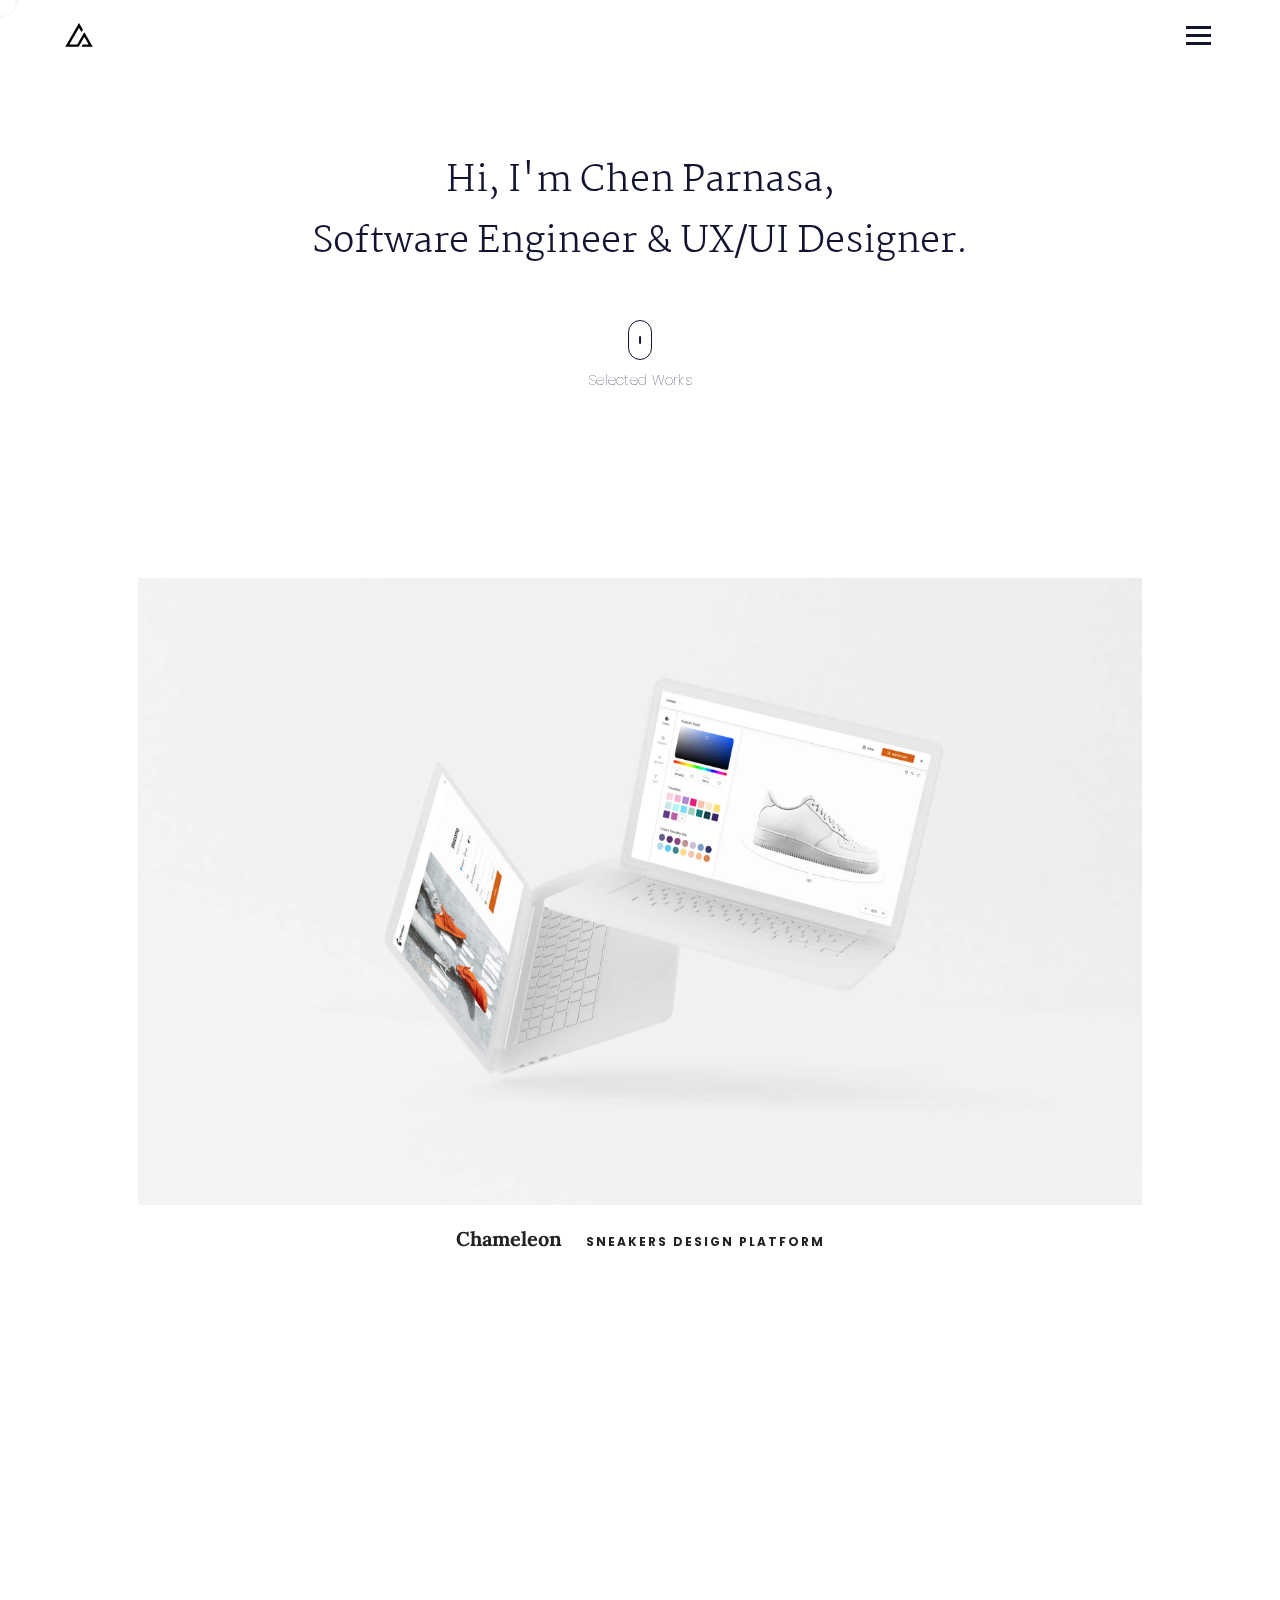
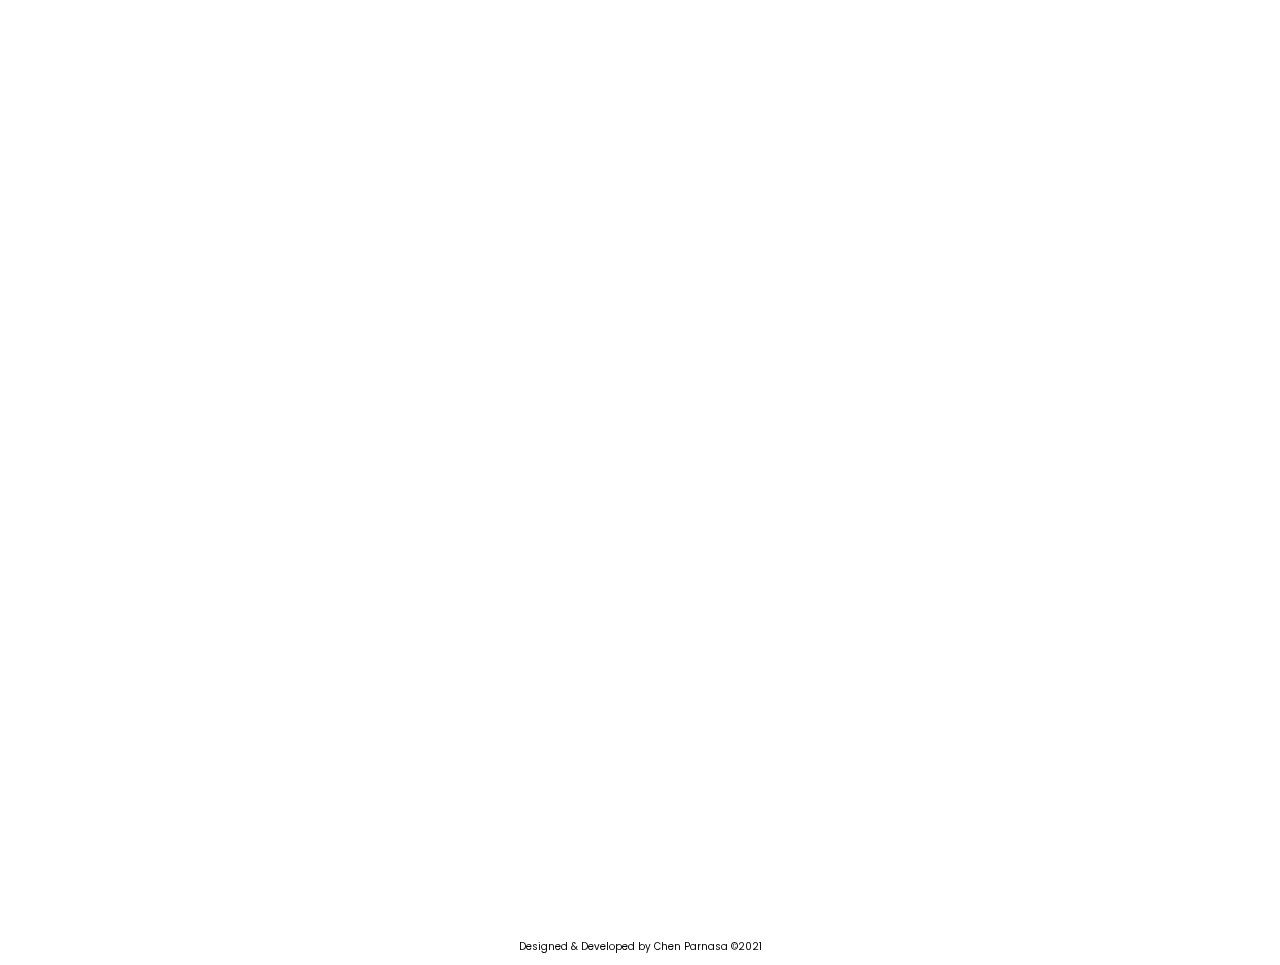
==== index.html @ 8c8c15ca "small changes + group calendar start" ====
<!DOCTYPE html>
<html lang="en">
<head>
    <meta charset="UTF-8">
    <meta name="viewport" content="width=device-width, initial-scale=1.0">
    <title>Chen Parnasa - Portfolio</title>
    <link rel="icon" href="img/logo.svg">
    <!--Google Fonts-->
    <link href="https://fonts.googleapis.com/css2?family=Poppins&display=swap" rel="stylesheet">
    <link href="https://fonts.googleapis.com/css2?family=Pathway+Gothic+One&display=swap" rel="stylesheet">
    <link href="http://fonts.cdnfonts.com/css/blacker-sans-display-trial" rel="stylesheet">
    <link href="https://fonts.googleapis.com/css2?family=Playfair+Display&display=swap" rel="stylesheet">
    <link href="https://fonts.googleapis.com/css2?family=Lora&display=swap" rel="stylesheet">
    <link href="https://fonts.googleapis.com/css2?family=Martel:wght@900&display=swap" rel="stylesheet">

    <!--icons CDN-->
    <link href="https://cdnjs.cloudflare.com/ajax/libs/font-awesome/5.14.0/css/all.min.css" rel="stylesheet">

    <!--AOS-->
    <link href="https://unpkg.com/aos@2.3.1/dist/aos.css" rel="stylesheet">

    <!--Link to CSS files-->
    <link rel="stylesheet" href="css/style.css" />
</head>
<div class="cursor"></div>
<div class="cursor2"></div>
<body>


<!-----------------NAVBAR------------------->
    <!--<header>
        <img class="logo" src="img/logo.svg">

        <nav>
            <ul class="nav-links">
                <p id="mail">chenparnasa@gmail.com</p>
                <li><a class="email" onclick="copyToClipboard('#mail')">Email</a></li>
                <li><a class="linkedin" href="https://www.linkedin.com/in/chenparnasa/" target="_blank">Linkedin</a></li>
                <li><a class="download-cv" href="file/Chen Parnasa - CV.pdf" target="_blank">Download CV</a></li>
            </ul>

        </nav>

    </header>-->


    <nav>
        <img class="logo" src="img/logo.svg">

        <ul class="nav-links">
            <div class="all-links">
                <li><a href="chameleon">Chameleon</a></li>
                <li><a href="avaken">Avaken</a></li>
                <li><a href="vistore">Vistore</a></li>
                <li><a href="#projects">Group Calendar</a></li>
            </div>

            <div class="links">
                <li><a class="download-cv" href="file/Chen Parnasa - CV.pdf" target="_blank">Download CV</a></li>
                <li><a class="linkedin" href="https://www.linkedin.com/in/chenparnasa/" target="_blank">Linkedin</a></li>
                <li><a class="email" onclick="copyToClipboard('#mail')">Email</a></li>
                <p id="mail">chenparnasa@gmail.com</p>
            </div>
        </ul>

        <div class="burger">
            <div class="line1"></div>
            <div class="line2"></div>
            <div class="line3"></div>
        </div>
    </nav>
<!------------------------------------------>

<!------------------HOME------------------>
<div class="home">
<div class="headlines">
    <h1>Hi, I'm Chen Parnasa,<br>Software Engineer & UX/UI Designer.</h1>
    <a href="#projects" class="scroll-down">
        <div class="mouse">
            <span></span>
        </div>
        <h2>Selected Works</h2>
    </a>
</div>
<!--           
    <div class="content">
        <div class="wrapper">
            <svg version="1.1" id="Layer_1" xmlns="http://www.w3.org/2000/svg" xmlns:xlink="http://www.w3.org/1999/xlink" x="0px" y="0px"
	                    viewBox="0 0 534.38 276.56" style="enable-background:new 0 0 534.38 276.56;" xml:space="preserve">
            <style type="text/css">
	                    .st0{fill:#222222;stroke:#222222;stroke-width:3;stroke-miterlimit:10;}
	                    .st1{fill:none;stroke:#1D1D1B;stroke-miterlimit:10;}
            </style>
            <path class="st0" d="M97.29,138c0,22.77,18.46,41.23,41.23,41.23c1.78,0,3.53-0.11,5.25-0.33l0.02,0.13l71.77-9.61l-47.6,90.38
	                        h-0.01c-9.71,2.4-19.87,3.67-30.32,3.67c-69.79,0-126.36-56.57-126.36-126.36S67.84,10.75,137.63,10.75
	                        c32.53,0,62.18,12.29,84.57,32.48l0.06,0.05l41.67,34.76L222.1,157l-54.15-47.87c-7.48-7.63-17.9-12.36-29.43-12.36
	                        C115.75,96.77,97.29,115.23,97.29,138z"/>
            <line class="st1" x1="352.51" y1="120.79" x2="352.36" y2="121.07"/>
            <path class="st0" d="M516.71,137.11c0,69.79-56.57,126.36-126.36,126.36c-31.3,0-59.92-11.37-81.99-30.22l43.22-82.06h0.01
	                        c5.76,15.84,20.94,27.15,38.76,27.15c22.77,0,41.23-18.46,41.23-41.23s-18.46-41.23-41.23-41.23c-17.08,0-31.73,10.38-37.99,25.19
	                        l-0.01,0.02l-11.24,21.35l-5.76,10.93l-37.03,70.32l-0.25,0.47l-20.7,39.31H181.1l5.1-9.67l45.58-86.56l0.61-1.15l28.93-54.94
	                        l12.91-24.51l1.54-2.93h0.02c20.13-43.1,63.85-72.96,114.56-72.96C460.14,10.75,516.71,67.32,516.71,137.11z"/>
            <line class="st1" x1="143.79" y1="179.03" x2="142.33" y2="179.23"/>
            </svg>
        </div>

        <p class="line anim-typing">Software Engineer & UX/UI Designer</p>
    </div>

    <div class="social-links">
        <li><a href="mailto:chenparnasa@gmail.com" target="_top"><img src="img/logos_google-gmail.svg"></i></a></li>
        <li><a href="https://www.linkedin.com/in/chen-parnasa-63b255198/" target="_blank"><img src="img/logos_linkedin-icon.svg"></a></li>
    </div>

    <a href="#projects" class="scroll-down">
        <div class="mouse">
            <span></span>
        </div>

        <div class="text">
            <span>Scroll Down</span>
        </div>
    </a>-->


</div>
</div>
<!------------------HOME------------------>

<!------------------PROJECTS------------------>
<div class="projects" id="projects">
    <div class="column">
        <div class="row">
            <div class="image">
                <div id="zoom-in" data-aos="zoom-in">
                    <figure>
                        <a href="chameleon"><img src="img/chameleon.jpg" id="project"></a>
                    </figure>
                    <div id="desc">
                        <h1><span>Chameleon</span>SNEAKERS DESIGN PLATFORM<h1>
                    </div>
                </div>
            </div> 
        </div>


        <div class="row">
            <div class="image" data-aos="zoom-in">
                <div id="zoom-in">
                    <figure>
                        <a href="vistore"><img src="img/vistore.jpg" id="project"></a>
                    </figure>
                    <div id="desc">
                        <h1><span>Vistore</span>SHOPPING APP<h1>
                    </div>
                </div>
            </div> 

            <div class="image" data-aos="zoom-in">
                <div id="zoom-in">
                    <figure>
                        <a href="avaken"><img src="img/avaken.jpg" id="project"></a>
                    </figure>
                    <div id="desc">
                        <h1><span>Avaken</span>SMARTHOME APP<h1>
                    </div>
                </div>
            </div>  
        </div>


        <div class="row">
            <div class="image" data-aos="zoom-in">
                <div id="zoom-in">
                    <figure>
                        <img src="img/group calendar.jpg" id="project">
                    </figure>
                    <div id="desc">
                        <h1><span>Group Calendar</span>WHATSAPP FEATURE<h1>
                    </div>
                </div>
            </div> 
        </div>
    </div>
</div>


<!------------------PROJECTS------------------>


<footer>
    <p>Designed & Developed by Chen Parnasa ©2021</p>
</footer>



    <!--Link to JS files-->
    <script src="js/ScrollMagic.min.js"></script>
    <script src="js/animation.gsap.min.js"></script>
    <script src="js/TimelineLite.min.js"></script>
    <script src="js/TweenMax.min.js"></script>
    <script src="js/CSSPlugin.min.js"></script>
    <script src="js/script.js"></script>

    <!--AOS-->
    <script src="https://unpkg.com/aos@2.3.1/dist/aos.js"></script>
    <script>AOS.init();</script>

    <!--Copy Email-->
    <script src="https://ajax.googleapis.com/ajax/libs/jquery/1.11.1/jquery.min.js"></script>

</body>
</html>
---- css/style.css ----
* {
    margin: 0;
    padding: 0;
    box-sizing: border-box;
    cursor: none;
    overflow-x: hidden;
  }

  html{
      scroll-behavior: smooth;
  }

  body{
    background: #ffffff;
  }

  body::-webkit-scrollbar {
    width: 0px;               /* width of the entire scrollbar */
  }
  body::-webkit-scrollbar-track {
    background: #222222;        /* color of the tracking area */
  }
  body::-webkit-scrollbar-thumb {
    background-color: #DCF763;    /* color of the scroll thumb */
    border-radius: 8px;       /* roundness of the scroll thumb */
    border: 1px solid #222222;  /* creates padding around scroll thumb */
  }

  /*-----------------------------------------------------*/

  .cursor{
      width: 35px;
      height: 35px;
      border: 1.5px solid #EFEFEF;
      border-radius: 50%;
      position: absolute;
      z-index: -1;
      transform: translate(-50%, -50%);
      pointer-events: none;
      transition: all 0.3s ease;
      transition-property: background, transform;
      transform-origin: 100% 100%;
      transition: .1s;
      backdrop-filter: grayscale();
  }

  nav{
    padding: 20px 5%;
    margin: auto;
    display: flex;
    align-items: center;
    justify-content: space-between;
}

.burger div{
    width: 25px;
    height: 3px;
    background-color: #131530;
    margin: 5px;
    transition: all 0.3s ease;  
}

.nav-links{
  display: flex;
  position: absolute;
  right: 0px;
  height: 100%;
  top: 0px;
  background-color: #EFEFEF;
  display: flex;
  flex-direction: column;
  align-items: center;
  width: 100%;
  transform: translateX(100%);
  transition: transform 0.5s ease-in;
  z-index: 1;
  cursor: auto;
}

.all-links{
  position: absolute;
  top: 50%;
  left: 50%;
  transform: translate(-50%,-50%);
  text-align: center;
}

.links{
  display: flex;
  width: auto;
  justify-content: space-around;
  position:absolute;
  bottom: 5%;
  right:25%;
  left:50%;
  margin-left:-150px;
  text-align: center;
  font-size: 14px;
  color: #131530;
  font-family: 'Poppins', sans-serif;
  font-weight: bolder;
  background-color: transparent;
  background-repeat: no-repeat;
  border: none;
  overflow: hidden;
  outline: none;
}

.links a{
  cursor: pointer;
}

/*.links a:hover{
  transition: all 0.2s ease 0s;
  color: #F95F51;
}*/

.nav-links li{
  opacity: 0;
  margin-bottom: 5%;
}

.all-links a{
  color: #131530;
  text-decoration: none;
  letter-spacing: 1px;
  font-size: 32px;
  font-weight: lighter;
  font-family: 'Lora', serif;
  cursor: pointer;
}

.all-links a:hover{
  transition: all 0.2s ease 0s;
  color: #F95F51;
}

.burger{
  display: block;
  position: relative;
  z-index: 2;
  cursor: pointer;
}


.home{
  width: 100%;
  height: 55vh;
  overflow: hidden;
}

.logo{
  width: 30px;
  height: 30px;
  margin-right: auto;
  z-index: 3;
}

  /*.cursor{
    position: fixed;
    width: 50px;
    height: 50px;
    border: 1px solid #c6c6c6;
    border-radius: 50%;
    left: 0;
    top: 0;
    pointer-events: none;
    transform: translate(-50%, -50%);
    transition: .1s;
  }

  .cursor2{
    position: fixed;
    width: 8px;
    height: 8px;
    background-color: #DBDDF0;
    border-radius: 50%;
    left: 0;
    top: 0;
    pointer-events: none;
    transform: translate(-50%, -50%);
    transition: .15s;
  }

  .link-grow{
      transform: scale(1.5);
      background: #DBDDF0;
      border: #DBDDF0;
  }

  .img-grow{
    transform: scale(1.5);
  }

  .home{
    width: 100%;
    height: 50vh;
    overflow: hidden;
  }

  header{
      display: flex;
      justify-content: space-between;
      align-items: center;
      padding: 20px 5%;
  }

  .logo{
    width: 30px;
    height: 30px;
    margin-right: auto;
    z-index: 1;
  }

  .nav-links{
    list-style: none;
  }

  .nav-links li{
    display: inline-block;
    padding: 0px 20px;
  }

  .nav-links li a{
    color: #222222;
    text-decoration: none;
    letter-spacing: 1px;
    font-weight: lighter;
    font-size: 0.8rem;
    font-family: 'Poppins', sans-serif;
  }*/

  .link-grow{
    transform: scale(1.5);
    background: #EFEFEF;
    border: #EFEFEF;
}

  #mail{
    visibility: hidden;
  }

  #avaken-navbar{
    background-color: #76AAB5;
    cursor: auto;
  }

  #vistore-navbar{
    background-color: #f0ca65;
    cursor: auto;
  }

  #chameleon-navbar{
    background-color: #f1f1f1;
    cursor: auto;
  }

  #group-calendar-navbar{
    background-color: #D0CBC5;
    cursor: auto;
  }


/*
  #avaken-navbar .nav-links li a, #vistore-navbar .nav-links li a, #chameleon-navbar .nav-links li a{
    cursor: pointer;
  }

  #avaken-navbar .nav-links li a:hover, #vistore-navbar .nav-links li a:hover{
    color: white;
  }

  #chameleon-navbar .nav-links li a:hover{
    color: rgb(160, 160, 160);
  }
  


  
  .wrapper{
      position: absolute;
      top: 45%;
      left: 50%;
      transform: translate(-50%,-50%);
      width: 25%;
      z-index: -2;
  }

  path{
      stroke: #222222;
      fill: #222222;
      stroke-dasharray: 1450;
      opacity: 10;
      animation: animate 4s cubic-bezier(0,0.85,1,1);
  }

  @keyframes line-anim{
    to{
        stroke-dashoffset: 0;
    }
}

@keyframes animate{
    0%{
        opacity: 0;
        fill: none;
        stroke-dashoffset: 1450;
    }

    30%{
        opacity: 10;
        fill: none;
        stroke-dashoffset: 1450;
    }

    90%{
        fill: rgba(34,34,34,0);
    }

    100%{
        opacity: 10;
        fill: rgba(34,34,34,1);
        stroke-dashoffset: 0;
    }
}

    .content p{
        font-family: 'Poppins', sans-serif;
        z-index: -1;
        font-weight: lighter;
    }

    .line{
        content: "";
        position: absolute;
        width: 17.8em;
        margin: 0 auto;
        font-size: 100%;
        text-align: center;
        white-space: nowrap;
        overflow: hidden;
        transform: translateY(-50%);
        top: 62%;
        left: 50%;
        transform: translate(-50%,-50%);
    }

    .anim-typing{
        animation: typing 3s steps(34) 1s 1 normal both;
    }

    @keyframes typing{
        from{
            width: 0;
        }
        to{
            width: 17.8em;
        }
    }
  
    
    .social-links{
      position: absolute;
      bottom: 2rem;
      transform: translateX(-50%);
      display: flex;
      flex-direction: column;
      align-items: center;
      left: 5%;
      overflow-y: hidden;
    }

    a { 
        color: #222222; 
        text-decoration: none;
    } 

    .social-links li{
        list-style: none;
        padding: 0.6rem;
      }
    
    .social-links li:hover{
       transform: scale(1.2);
    }
*/

.container {
	width: 100%;
	height: 100%;
	background-color: transparent;
	display: flex;
	align-items: center;
	justify-content: center;
}

.field {
	display: flex;
	align-items: center;
	justify-content: space-around;
	width: 300px;
}


a { 
  color: #131530; 
  text-decoration: none;
} 
  

    .scroll-down{
        position: absolute;
        left: 50%;
        transform: translateX(-50%);
        display: flex;
        flex-direction: column;
        align-items: center;
    }

    .mouse{
        width: 1.5rem;
        height: 2.5rem;
        border: 1px solid #131530;
        border-radius: 2rem;
        display: flex;
        margin-top: 3rem;
    }

    .mouse span{
        width: .15rem;
        height: .5rem;
        background-color: #131530;
        display: block;
        border-radius: 2px;
        margin: auto;
        animation: move-wheel 1s linear infinite;
        animation-delay: 6s;
    }
/*
    .text span{
        color: #bebebe;
        font-weight: lighter;
        font-size: 0.7rem;
        font-family: 'Poppins', sans-serif;
        letter-spacing: .5px;
    }*/

    @keyframes move-wheel{
        0%{
            opacity: 0;
            transform: translateY(-.5rem);
        }
        100%{
            opacity: 1;
            transform: translateY(.5rem);
        }
    }

.headlines{
  align-items: center;
}

.headlines h1{
  font-family: 'Martel', serif;
  text-align: center;
  font-style: normal;
  font-weight: 350;
  font-size: 36px;
  margin-top: 5rem;
  color: #131530;
}


.headlines h2{
    font-family: 'Poppins', sans-serif;
    text-align: center;
    font-style: normal;
    font-weight: 300;
    font-size: 14px;
    line-height: 25px;
    letter-spacing: 0.02em;
    font-weight: lighter;
    margin-top: .5rem;
    color: #131530;
  }

/*-----------------------------------------------------*/
#project{
  align-items: center;
  width: 100%;
}


.projects{
  flex-direction: column;
  width: 100%;
  overflow: hidden;
}


.projects img{
  z-index: -3;
  object-fit: cover;
}

.image{
  display: inline-block;
  text-align: center;
}

figure{
  overflow: hidden;
  margin: 0 10px 0 10px;
}

#desc{
  display: inline-block;
  padding-top: 1.5%;
  padding-bottom: 2%;
}

#desc span{
  font-family: 'Lora', serif;
  color: #222222;
  margin-top: 40px;
  font-style: normal;
  font-weight: bold;
  font-size: 20px;
  letter-spacing: 0;
}

#desc h1{
  padding: 0 10px;
  font-family:'Poppins', sans-serif;
  color: #222222;
  font-size: 12px;
  font-weight: bold;
  letter-spacing: 2px;
  }


.image img{
  display: block;
  width: 100%;
  height: auto;
  cursor: pointer;
}

.image #zoom-in img{
  transform: scale(1);
  transition: 0.3s ease-in-out;
}

.image #zoom-in:hover img{
  transform: scale(1.1);
  transition: 0.3s ease-in-out;
}

  .column{
    display: inline-block;

  }

  .row{
    display: flex;
    padding: 1% 10% 1% 10%;
  }
  
  .row h1{
    font-family:'Poppins', sans-serif;
    font-style: normal;
    font-weight:bold;
    font-size: 16px;
    line-height: 36px;
    letter-spacing: 0.24em;
    color: #222222;
    padding-bottom: 8px;
  }

  .row p {
    font-family:'Poppins', sans-serif;
    font-style: normal;
    font-weight: normal;
    font-size: 16px;
    color: #8D8D8D;
    letter-spacing: 0;
    padding-bottom: 8px;
  }

  .credits a{
    font-family:'Poppins', sans-serif;
    font-style: normal;
    font-weight: normal;
    font-size: 16px;
    color: #222222;
    letter-spacing: 0;
    padding-bottom: 8px;
  }

  .credits a:hover{
    color: #F95F51;
  }

  .the-idea, .introduction ,.credits{
    float: left;
    width: 50%;
    padding-top: 120px;
  }

  .the-problem{
    float: left;
    width: 50%;
    padding-top: 80px;
    padding-bottom: 80px;
  }

  .original-screens{
    padding-top: 120px;
    padding-bottom: 80px;
    display: inline-block;
    
  }

  .original-screens #text{
    width: 50%;
    float: left;
    padding-right: 100px;
    padding-top: 15%;
  }

  .original-screens img{
    float: right;
    width: 50%;
  }

  h1 span{
    font-family: 'Lora', serif;
    font-size: 36px;
    letter-spacing: 0;
    padding-right: 24px;
  }

  .for-desktop #text{
    float: left;
    width: 50%;
    padding-top: 120px;
  }
  

  .more h2{
    font-family: 'Lora', serif;
    font-style: normal;
    font-weight: normal;
    font-size: 24px;
    letter-spacing: 0;
    color: #222222;
  }

  .more{
    padding-top: 120px;
  }

  .more .image{
    padding-top: 50px;
  }

  .chameleon, .avaken, .vistore, .group-calendar{
    flex-direction: column;
    width: 100%;
    overflow: hidden;
  }

  .project-details{
    width: 100%;
    display: flex;
    align-items: center;
    justify-content: space-around;
    padding-top: 20px;
  }

  .detail{
    width: auto;
  }

  .detail h6{
    font-family:'Poppins', sans-serif;
    font-style: normal;
    font-weight: normal;
    font-size: 16px;
    color: #8D8D8D;
    letter-spacing: 4px;
  }

  .detail h4{
    font-family: 'Lora', serif;
    font-style: normal;
    font-weight: normal;
    font-size: 24px;
    color: #222222;
    letter-spacing: 0;
  }
  
  .chameleon #cover, .avaken #cover, .vistore #cover, .group-calendar #cover{
    align-items: center;
    width: 100%;
    height: 70vh;
    object-fit: cover; 
    cursor: auto;
  }

  .vistore #cover_tablet{
    display: none;
  }

  .avaken #cover_tablet{
    display: none;
  }

  .chameleon #cover_tablet{
    display: none;
  }

  .group-calendar #cover_tablet{
    display: none;
  }


  h5{
    font-family: 'Poppins', sans-serif;
    padding-top: 5%;
    letter-spacing: 8px;
    font-size: 48px;
    text-align: center;
  }

  #img_video{
    align-items: center;
    width: 100%;
    padding-top: 50px;
  }

  .videowrapper{
    margin: 0 auto;
    width: 80%;
    padding-top: 70px;
  }

  video{
    cursor: pointer;
    width: 100%;
  }

  /*---------------------------------------*/


 footer{
  width: 100%;
  color: #000; 
  float: none; 
  margin-bottom: 10px;
  padding-top: 50px; 
  text-align: center;
  font-size: 10px;
  font-family: 'Poppins', sans-serif;
}



/*-----------------------------------------*/

@media screen and (max-width:930px){

  .home{
      height: 65vh;
  }

  .links{
    width: 55%;
  }

  #text span{
    font-size: 28px;
  }
  
  .original-screens #text{
    padding-top: 0;
  }

  .detail h6{
    font-size: 12px;
  }

  .detail h4{
    font-size: 20px;
  }

}

@media screen and (max-width:770px){

  .home{
      height: 60vh;
  }

  .headlines h1{
    font-size: 30px;
  }

  .links{
    width: 65%;
  }

  #text span{
    font-size: 22px;
  }

  #text h1{
    font-size: 14px;
  }

  .row p {
    font-size: 14px;
  }

  .project-details{
    display: grid;
    grid-template-columns: repeat(2,1fr);
    justify-content: center;
    align-items: center;
    grid-gap: 0.5rem;
    padding-top: 15px;
  }

  .detail{
    margin-top: 10%;
    width: 100%;
  }

  .vistore #cover{
    display: none;
  }

  .vistore #cover_tablet{
    display: block;
    align-items: center;
    width: 100%;
    height: 100vh;
    object-fit: cover; 
    cursor: auto;
  }

  .avaken #cover{
    display: none;
  }

  .avaken #cover_tablet{
    display: block;
    align-items: center;
    width: 100%;
    height: 100vh;
    object-fit: cover; 
    cursor: auto;
  }

  .chameleon #cover{
    display: none;
  }

  .chameleon #cover_tablet{
    display: block;
    align-items: center;
    width: 100%;
    height: 110vh;
    object-fit: cover; 
    cursor: auto;
  }

  .group-calendar #cover{
    display: none;
  }

  .group-calendar #cover_tablet{
    display: block;
    align-items: center;
    width: 100%;
    height: 110vh;
    object-fit: cover; 
    cursor: auto;
  }

}


@media screen and (max-width:630px){

  .headlines h1{
    font-size: 28px;
  }


  .row{
      display: inline-block;
  }

  .links{
    width: 78%;
  }

  .the-idea, .introduction ,.credits, .the-problem{
    width: 100%;
  }

  .original-screens{
    width: 100%;
    display: flex; 
    flex-direction: column;
  }

  .original-screens #text{
    width: 100%;
    padding-right: 0;
  }

  .original-screens img{
    width: 100%;
  }

  .for-desktop #text{
    width: 100%;
  }

  .more h2{
    font-size: 20px;
  }

  

}



@media screen and (max-width:520px){

    .home{
      height: 50vh;
    }

    .headlines h1{
      font-size: 24px;
    }

    .scroll-down h2{
      font-size: 10px;
    }

    .links{
      width: 90%;
    }

    .all-links a{
      font-size: 28px;
    }

    #desc span{
      font-size: 16px;
    }

    
  
  }

  @media screen and (max-width:470px){

    .headlines h1{
      font-size: 20px;
    }

    .all-links a{
      font-size: 24px;
    }

    .links{
      width: 100%;
    }

    #desc span{
      font-size: 14px;
    }

    #desc h1{
      font-size: 10px;
    }

    .detail h4{
      font-size: 18px;
    }

    .credits a {
      font-size: 14px;
    }
  }

  @media screen and (max-width:400px){

    .headlines h1{
      font-size: 18px;
    }

    .links{
      width: 110%;;
    }

    .links{
      left: 55%;
    }

    #desc h1{
      padding: 0;
      letter-spacing: 1px;
    }
    

  }

  @media screen and (max-width:350px){

    .home{
      height: 55vh;
    }

    .all-links a{
      font-size: 20px;
    }

    .links a{
      font-size: 12px;
    }

    .links{
      left: 62%;
    }
  }




  .nav-active{
    transform: translateX(0%);
}

@keyframes navLinkFade{
    from{
        opacity: 0;
        transform: translateX(50px);
    }
    to{
        opacity: 1;
        transform: translateX(0px);
    }
}

.toggle .line1{
    transform: rotate(-45deg) translate(-5px, 6px);
}
.toggle .line2{
    opacity: 0;
}
.toggle .line3{
    transform: rotate(45deg) translate(-5px, -6px);
}

@keyframes line-anim{
    to{
        stroke-dashoffset: 0;
    }
}

@keyframes animate{
    0%{
        opacity: 0;
        fill: none;
        stroke-dashoffset: 1450;
    }

    30%{
        opacity: 10;
        fill: none;
        stroke-dashoffset: 1450;
    }

    90%{
        fill: rgba(34,34,34,0);
    }

    100%{
        opacity: 10;
        fill: rgba(34,34,34,1);
        stroke-dashoffset: 0;
    }
}
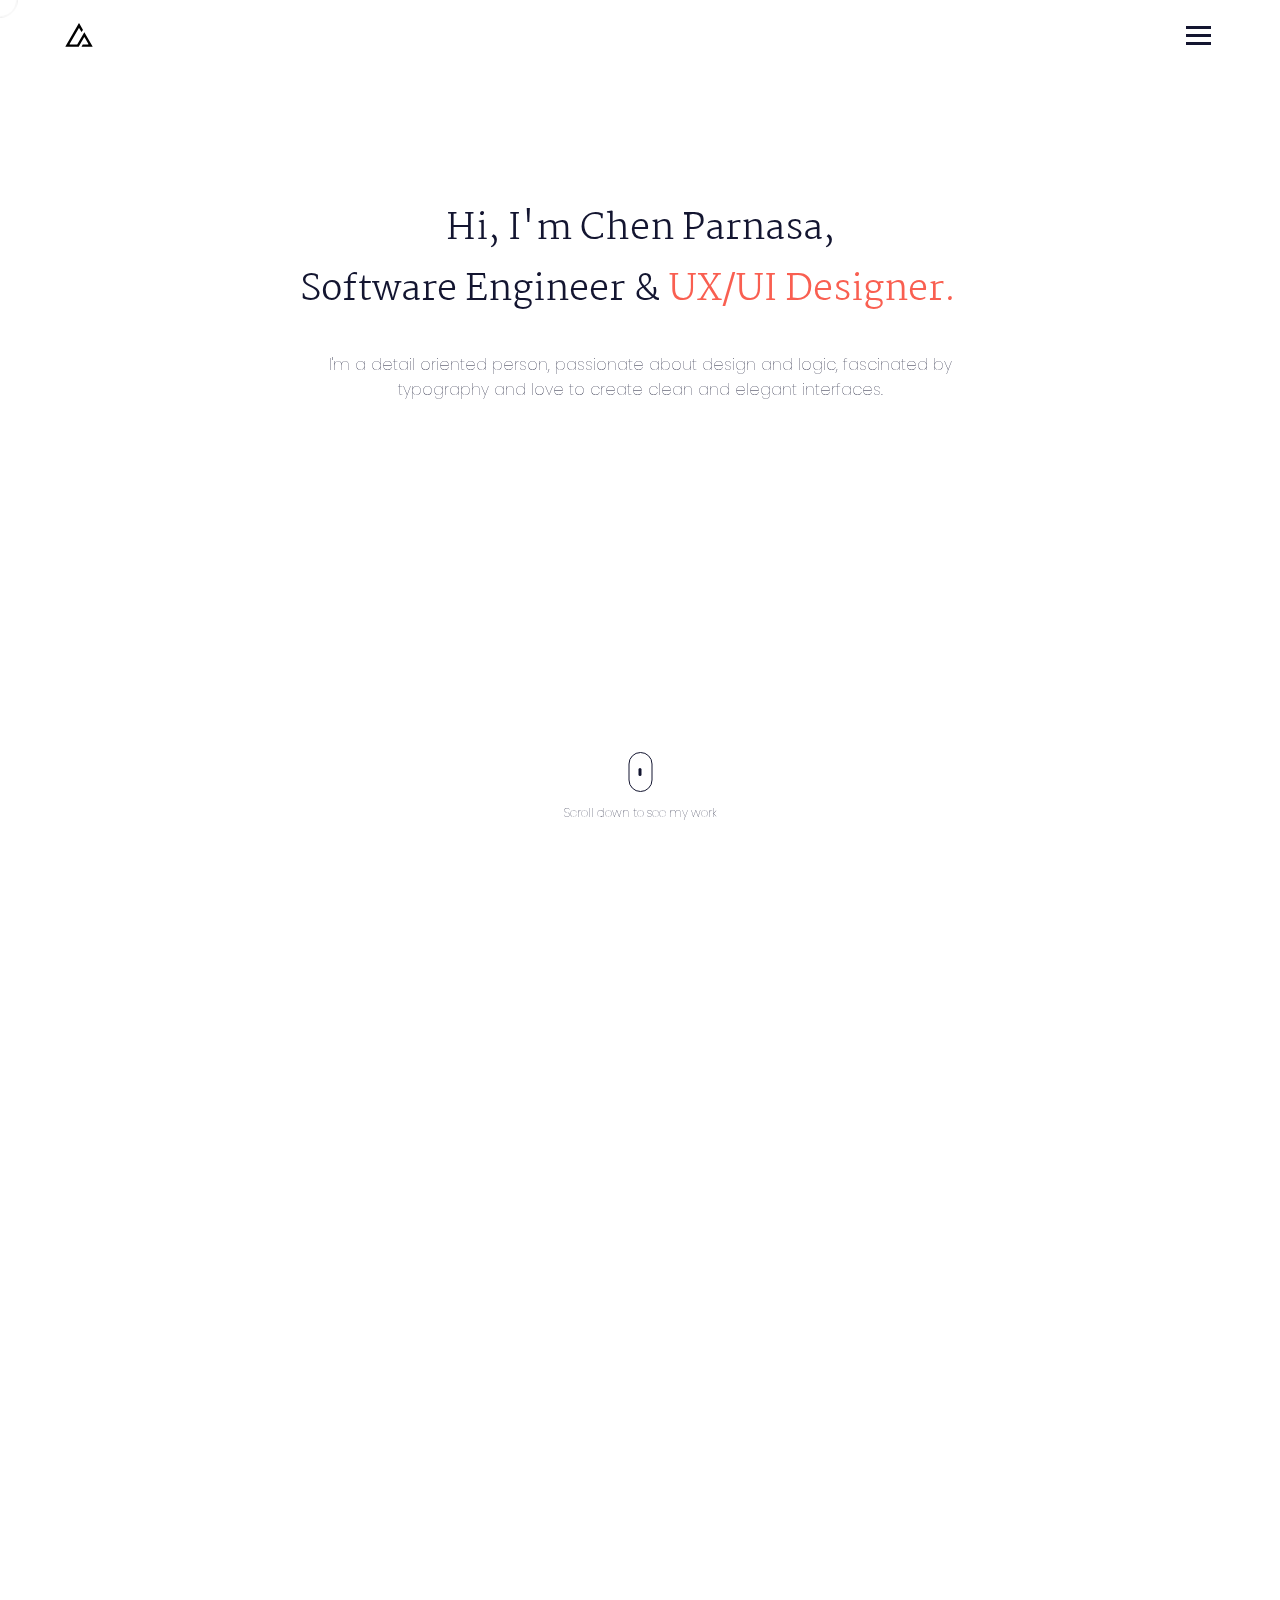
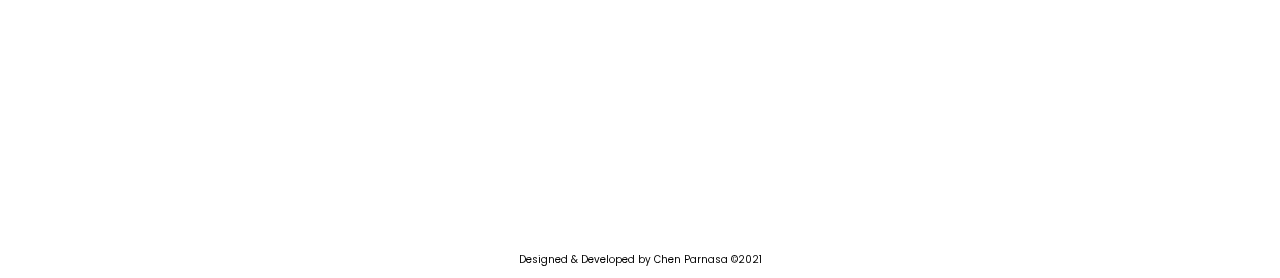
==== commit 16104964: "changes 18.11" ====
--- a/index.html
+++ b/index.html
@@ -23,10 +23,9 @@
     <link rel="stylesheet" href="css/style.css" />
 </head>
 <div class="cursor"></div>
-<div class="cursor2"></div>
+
 <body>
-
-
+<div class="site-wrapper">
 <!-----------------NAVBAR------------------->
     <!--<header>
         <img class="logo" src="img/logo.svg">
@@ -52,7 +51,7 @@
                 <li><a href="chameleon">Chameleon</a></li>
                 <li><a href="avaken">Avaken</a></li>
                 <li><a href="vistore">Vistore</a></li>
-                <li><a href="#projects">Group Calendar</a></li>
+                <li><a href="group_calendar">Group Calendar</a></li>
             </div>
 
             <div class="links">
@@ -72,83 +71,41 @@
 <!------------------------------------------>
 
 <!------------------HOME------------------>
-<div class="home">
-<div class="headlines">
-    <h1>Hi, I'm Chen Parnasa,<br>Software Engineer & UX/UI Designer.</h1>
-    <a href="#projects" class="scroll-down">
-        <div class="mouse">
-            <span></span>
-        </div>
-        <h2>Selected Works</h2>
-    </a>
-</div>
-<!--           
-    <div class="content">
-        <div class="wrapper">
-            <svg version="1.1" id="Layer_1" xmlns="http://www.w3.org/2000/svg" xmlns:xlink="http://www.w3.org/1999/xlink" x="0px" y="0px"
-	                    viewBox="0 0 534.38 276.56" style="enable-background:new 0 0 534.38 276.56;" xml:space="preserve">
-            <style type="text/css">
-	                    .st0{fill:#222222;stroke:#222222;stroke-width:3;stroke-miterlimit:10;}
-	                    .st1{fill:none;stroke:#1D1D1B;stroke-miterlimit:10;}
-            </style>
-            <path class="st0" d="M97.29,138c0,22.77,18.46,41.23,41.23,41.23c1.78,0,3.53-0.11,5.25-0.33l0.02,0.13l71.77-9.61l-47.6,90.38
-	                        h-0.01c-9.71,2.4-19.87,3.67-30.32,3.67c-69.79,0-126.36-56.57-126.36-126.36S67.84,10.75,137.63,10.75
-	                        c32.53,0,62.18,12.29,84.57,32.48l0.06,0.05l41.67,34.76L222.1,157l-54.15-47.87c-7.48-7.63-17.9-12.36-29.43-12.36
-	                        C115.75,96.77,97.29,115.23,97.29,138z"/>
-            <line class="st1" x1="352.51" y1="120.79" x2="352.36" y2="121.07"/>
-            <path class="st0" d="M516.71,137.11c0,69.79-56.57,126.36-126.36,126.36c-31.3,0-59.92-11.37-81.99-30.22l43.22-82.06h0.01
-	                        c5.76,15.84,20.94,27.15,38.76,27.15c22.77,0,41.23-18.46,41.23-41.23s-18.46-41.23-41.23-41.23c-17.08,0-31.73,10.38-37.99,25.19
-	                        l-0.01,0.02l-11.24,21.35l-5.76,10.93l-37.03,70.32l-0.25,0.47l-20.7,39.31H181.1l5.1-9.67l45.58-86.56l0.61-1.15l28.93-54.94
-	                        l12.91-24.51l1.54-2.93h0.02c20.13-43.1,63.85-72.96,114.56-72.96C460.14,10.75,516.71,67.32,516.71,137.11z"/>
-            <line class="st1" x1="143.79" y1="179.03" x2="142.33" y2="179.23"/>
-            </svg>
+    <div class="home">
+        <div class="headlines">
+            <h1>Hi, I'm Chen Parnasa,<br>Software Engineer & <span>UX/UI Designer.</span></h1>
+            <p>I'm a detail oriented person, passionate about design and logic, fascinated by
+                typography and love to create clean and elegant interfaces.</p>
+            <a href="#projects" class="scroll-down">
+                <div class="mouse">
+                    <span></span>
+                </div>
+                <h2>Scroll down to see my work</h2>
+            </a>
         </div>
 
-        <p class="line anim-typing">Software Engineer & UX/UI Designer</p>
     </div>
-
-    <div class="social-links">
-        <li><a href="mailto:chenparnasa@gmail.com" target="_top"><img src="img/logos_google-gmail.svg"></i></a></li>
-        <li><a href="https://www.linkedin.com/in/chen-parnasa-63b255198/" target="_blank"><img src="img/logos_linkedin-icon.svg"></a></li>
-    </div>
-
-    <a href="#projects" class="scroll-down">
-        <div class="mouse">
-            <span></span>
-        </div>
-
-        <div class="text">
-            <span>Scroll Down</span>
-        </div>
-    </a>-->
-
-
-</div>
 </div>
 <!------------------HOME------------------>
 
 <!------------------PROJECTS------------------>
 <div class="projects" id="projects">
-    <div class="column">
-        <div class="row">
-            <div class="image">
-                <div id="zoom-in" data-aos="zoom-in">
+    <div class="grid">
+            <div class="image" id="chameleon" data-aos="zoom-in">
+                <div id="zoom-in">
                     <figure>
-                        <a href="chameleon"><img src="img/chameleon.jpg" id="project"></a>
+                        <a href="chameleon"><img src="img/chameleon.jpg"></a>
                     </figure>
                     <div id="desc">
                         <h1><span>Chameleon</span>SNEAKERS DESIGN PLATFORM<h1>
                     </div>
                 </div>
             </div> 
-        </div>
 
-
-        <div class="row">
             <div class="image" data-aos="zoom-in">
                 <div id="zoom-in">
                     <figure>
-                        <a href="vistore"><img src="img/vistore.jpg" id="project"></a>
+                        <a href="vistore"><img src="img/vistore.jpg"></a>
                     </figure>
                     <div id="desc">
                         <h1><span>Vistore</span>SHOPPING APP<h1>
@@ -159,28 +116,26 @@
             <div class="image" data-aos="zoom-in">
                 <div id="zoom-in">
                     <figure>
-                        <a href="avaken"><img src="img/avaken.jpg" id="project"></a>
+                        <a href="avaken"><img src="img/avaken.jpg"></a>
                     </figure>
                     <div id="desc">
                         <h1><span>Avaken</span>SMARTHOME APP<h1>
                     </div>
                 </div>
-            </div>  
-        </div>
+            </div> 
 
-
-        <div class="row">
             <div class="image" data-aos="zoom-in">
                 <div id="zoom-in">
                     <figure>
-                        <img src="img/group calendar.jpg" id="project">
+                        <a href="group_calendar"><img src="img/group calendar.jpg"></a>
                     </figure>
                     <div id="desc">
                         <h1><span>Group Calendar</span>WHATSAPP FEATURE<h1>
                     </div>
                 </div>
             </div> 
-        </div>
+
+             
     </div>
 </div>
 
@@ -191,8 +146,6 @@
 <footer>
     <p>Designed & Developed by Chen Parnasa ©2021</p>
 </footer>
-
-
 
     <!--Link to JS files-->
     <script src="js/ScrollMagic.min.js"></script>
@@ -208,6 +161,5 @@
 
     <!--Copy Email-->
     <script src="https://ajax.googleapis.com/ajax/libs/jquery/1.11.1/jquery.min.js"></script>
-
 </body>
 </html>--- a/css/style.css
+++ b/css/style.css
@@ -7,10 +7,12 @@
   }
 
   html{
-      scroll-behavior: smooth;
+    overflow-x: hidden;
+    scroll-behavior: smooth;
   }
 
   body{
+    overflow-x: hidden;
     background: #ffffff;
   }
 
@@ -24,6 +26,11 @@
     background-color: #DCF763;    /* color of the scroll thumb */
     border-radius: 8px;       /* roundness of the scroll thumb */
     border: 1px solid #222222;  /* creates padding around scroll thumb */
+  }
+
+  .site-wrapper{
+    overflow-x: hidden;
+    position: relative;
   }
 
   /*-----------------------------------------------------*/
@@ -90,7 +97,7 @@
   width: auto;
   justify-content: space-around;
   position:absolute;
-  bottom: 5%;
+  bottom: 15%;
   right:25%;
   left:50%;
   margin-left:-150px;
@@ -145,7 +152,7 @@
 
 .home{
   width: 100%;
-  height: 55vh;
+  height: 100vh;
   overflow: hidden;
 }
 
@@ -246,17 +253,17 @@
   }
 
   #vistore-navbar{
-    background-color: #f0ca65;
+    background-color: #dedce3;
     cursor: auto;
   }
 
   #chameleon-navbar{
-    background-color: #f1f1f1;
+    background-color: #f8df9c;
     cursor: auto;
   }
 
   #group-calendar-navbar{
-    background-color: #D0CBC5;
+    background-color: #9dc4af;
     cursor: auto;
   }
 
@@ -466,8 +473,28 @@
   font-style: normal;
   font-weight: 350;
   font-size: 36px;
-  margin-top: 5rem;
+  margin-top: 8rem;
   color: #131530;
+  padding: 0 3%;
+}
+
+.headlines h1 span{
+  font-family: 'Martel', serif;
+  color: #F95F51;
+  font-style: normal;
+  font-weight: 350;
+  font-size: 36px;
+}
+
+.headlines p{
+  font-family: 'Poppins', sans-serif;
+  text-align: center;
+  font-style: normal;
+  font-weight: lighter;
+  font-size: 16px;
+  margin-top: 2rem;
+  color: #131530;
+  padding: 0 25%;
 }
 
 
@@ -476,36 +503,40 @@
     text-align: center;
     font-style: normal;
     font-weight: 300;
-    font-size: 14px;
+    font-size: 12px;
     line-height: 25px;
-    letter-spacing: 0.02em;
     font-weight: lighter;
     margin-top: .5rem;
     color: #131530;
   }
 
+  .headlines a{
+    bottom: 15%;;
+  }
+
 /*-----------------------------------------------------*/
-#project{
-  align-items: center;
-  width: 100%;
-}
-
 
 .projects{
+  display: flex;
   flex-direction: column;
   width: 100%;
   overflow: hidden;
-}
-
-
-.projects img{
-  z-index: -3;
-  object-fit: cover;
+  align-items: center;
+}
+
+.grid{
+  display: grid;
+  grid-template-columns: auto auto;
+  padding-right: 10%;
+  padding-left: 10%;
+  grid-auto-flow: dense;
 }
 
 .image{
   display: inline-block;
   text-align: center;
+  padding-top: 2%;
+  padding-bottom: 2%;
 }
 
 figure{
@@ -558,7 +589,6 @@
 
   .column{
     display: inline-block;
-
   }
 
   .row{
@@ -770,12 +800,12 @@
 
 @media screen and (max-width:930px){
 
-  .home{
-      height: 65vh;
-  }
-
   .links{
     width: 55%;
+  }
+
+  .headlines p{
+    padding: 0 15%;
   }
 
   #text span{
@@ -798,16 +828,24 @@
 
 @media screen and (max-width:770px){
 
-  .home{
-      height: 60vh;
+  .cursor{
+    display: none;
   }
 
   .headlines h1{
     font-size: 30px;
   }
 
+  .headlines p{
+    padding: 0 10%;
+  }
+
   .links{
     width: 65%;
+  }
+
+  .grid{
+    grid-template-columns: auto;
   }
 
   #text span{
@@ -897,6 +935,10 @@
     font-size: 28px;
   }
 
+  .headlines h1 span{
+    font-size: 28px;
+  }
+
 
   .row{
       display: inline-block;
@@ -941,12 +983,18 @@
 
 @media screen and (max-width:520px){
 
-    .home{
-      height: 50vh;
-    }
-
     .headlines h1{
       font-size: 24px;
+      margin-top: 6rem;
+    }
+
+    .headlines h1 span{
+      font-size: 24px;
+    }
+
+    .headlines p{
+      font-size: 14px;
+      padding: 0 18%;
     }
 
     .scroll-down h2{
@@ -971,39 +1019,43 @@
 
   @media screen and (max-width:470px){
 
+    .all-links a{
+      font-size: 24px;
+    }
+
+    .links{
+      width: 100%;
+    }
+
+    #desc span{
+      font-size: 14px;
+    }
+
+    #desc h1{
+      font-size: 10px;
+    }
+
+    .detail h4{
+      font-size: 18px;
+    }
+
+    .credits a {
+      font-size: 14px;
+    }
+  }
+
+  @media screen and (max-width:400px){
+
     .headlines h1{
       font-size: 20px;
     }
 
-    .all-links a{
-      font-size: 24px;
-    }
-
-    .links{
-      width: 100%;
-    }
-
-    #desc span{
-      font-size: 14px;
-    }
-
-    #desc h1{
-      font-size: 10px;
-    }
-
-    .detail h4{
-      font-size: 18px;
-    }
-
-    .credits a {
-      font-size: 14px;
-    }
-  }
-
-  @media screen and (max-width:400px){
-
-    .headlines h1{
-      font-size: 18px;
+    .headlines h1 span{
+      font-size: 20px;
+    }
+
+    .headlines p{
+      font-size: 13px;
     }
 
     .links{
@@ -1023,10 +1075,6 @@
   }
 
   @media screen and (max-width:350px){
-
-    .home{
-      height: 55vh;
-    }
 
     .all-links a{
       font-size: 20px;
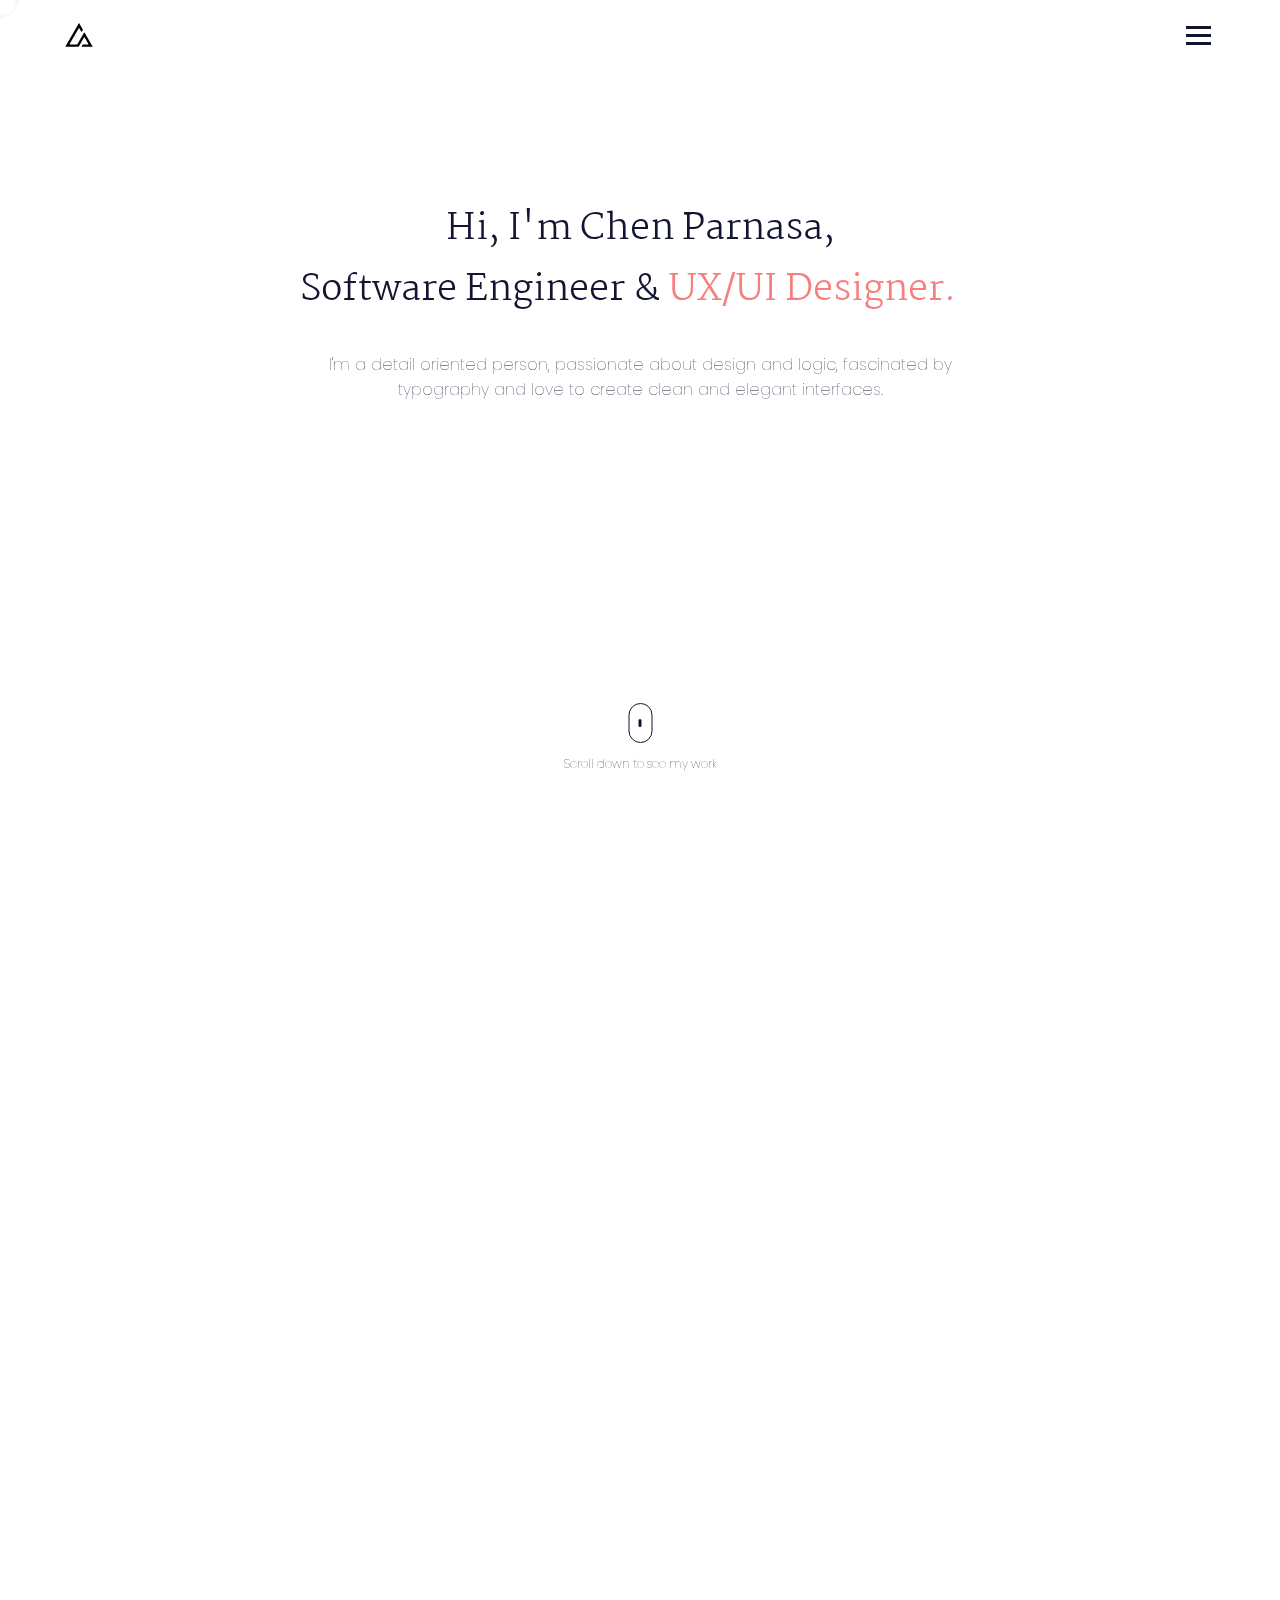
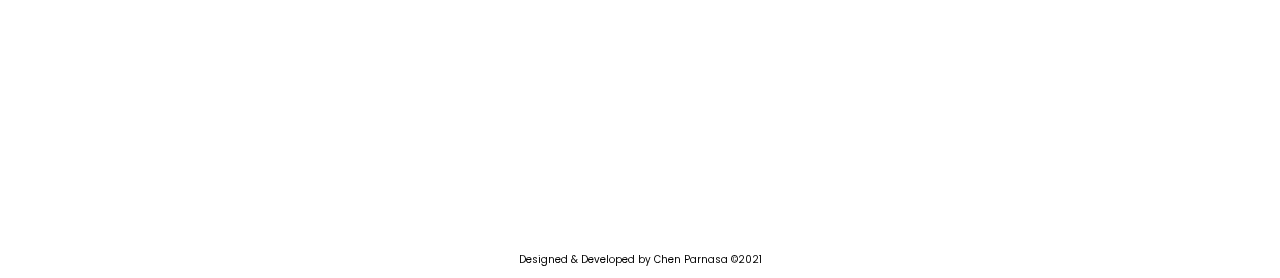
==== commit e8e6aaaf: "site wrapper fixed" ====
--- a/index.html
+++ b/index.html
@@ -26,23 +26,6 @@
 
 <body>
 <div class="site-wrapper">
-<!-----------------NAVBAR------------------->
-    <!--<header>
-        <img class="logo" src="img/logo.svg">
-
-        <nav>
-            <ul class="nav-links">
-                <p id="mail">chenparnasa@gmail.com</p>
-                <li><a class="email" onclick="copyToClipboard('#mail')">Email</a></li>
-                <li><a class="linkedin" href="https://www.linkedin.com/in/chenparnasa/" target="_blank">Linkedin</a></li>
-                <li><a class="download-cv" href="file/Chen Parnasa - CV.pdf" target="_blank">Download CV</a></li>
-            </ul>
-
-        </nav>
-
-    </header>-->
-
-
     <nav>
         <img class="logo" src="img/logo.svg">
 
@@ -68,9 +51,8 @@
             <div class="line3"></div>
         </div>
     </nav>
-<!------------------------------------------>
 
-<!------------------HOME------------------>
+    <!------------------HOME------------------>
     <div class="home">
         <div class="headlines">
             <h1>Hi, I'm Chen Parnasa,<br>Software Engineer & <span>UX/UI Designer.</span></h1>
@@ -83,8 +65,8 @@
                 <h2>Scroll down to see my work</h2>
             </a>
         </div>
-
     </div>
+    
 </div>
 <!------------------HOME------------------>
 
--- a/css/style.css
+++ b/css/style.css
@@ -97,7 +97,7 @@
   width: auto;
   justify-content: space-around;
   position:absolute;
-  bottom: 15%;
+  bottom: 20%;
   right:25%;
   left:50%;
   margin-left:-150px;
@@ -139,7 +139,7 @@
 
 .all-links a:hover{
   transition: all 0.2s ease 0s;
-  color: #F95F51;
+  color: #F67E7D;
 }
 
 .burger{
@@ -480,7 +480,7 @@
 
 .headlines h1 span{
   font-family: 'Martel', serif;
-  color: #F95F51;
+  color: #F67E7D;
   font-style: normal;
   font-weight: 350;
   font-size: 36px;
@@ -511,7 +511,7 @@
   }
 
   .headlines a{
-    bottom: 15%;;
+    bottom: 20%;;
   }
 
 /*-----------------------------------------------------*/
@@ -694,7 +694,13 @@
     padding-top: 50px;
   }
 
-  .chameleon, .avaken, .vistore, .group-calendar{
+  /*.chameleon, .avaken, .vistore, .group-calendar{
+    flex-direction: column;
+    width: 100%;
+    overflow: hidden;
+  }*/
+
+  .cover-img{
     flex-direction: column;
     width: 100%;
     overflow: hidden;
@@ -730,15 +736,27 @@
     letter-spacing: 0;
   }
   
-  .chameleon #cover, .avaken #cover, .vistore #cover, .group-calendar #cover{
+  /*.chameleon #cover, .avaken #cover, .vistore #cover, .group-calendar #cover{
     align-items: center;
     width: 100%;
     height: 70vh;
     object-fit: cover; 
     cursor: auto;
-  }
-
-  .vistore #cover_tablet{
+  }*/
+  
+  .cover-img #cover{
+    align-items: center;
+    width: 100%;
+    height: 70vh;
+    object-fit: cover; 
+    cursor: auto;
+  }
+
+  .cover-img #cover_tablet{
+    display: none;
+  }
+
+  /*.vistore #cover_tablet{
     display: none;
   }
 
@@ -752,7 +770,7 @@
 
   .group-calendar #cover_tablet{
     display: none;
-  }
+  }*/
 
 
   h5{
@@ -874,7 +892,21 @@
     width: 100%;
   }
 
-  .vistore #cover{
+  .cover-img #cover{
+    display: none;
+  }
+
+  .cover-img #cover_tablet{
+    display: block;
+    align-items: center;
+    width: 100%;
+    height: 100vh;
+    object-fit: cover; 
+    cursor: auto;
+  }
+
+  /*
+    .vistore #cover{
     display: none;
   }
 
@@ -912,7 +944,7 @@
     object-fit: cover; 
     cursor: auto;
   }
-
+  
   .group-calendar #cover{
     display: none;
   }
@@ -924,7 +956,7 @@
     height: 110vh;
     object-fit: cover; 
     cursor: auto;
-  }
+  }*/
 
 }
 
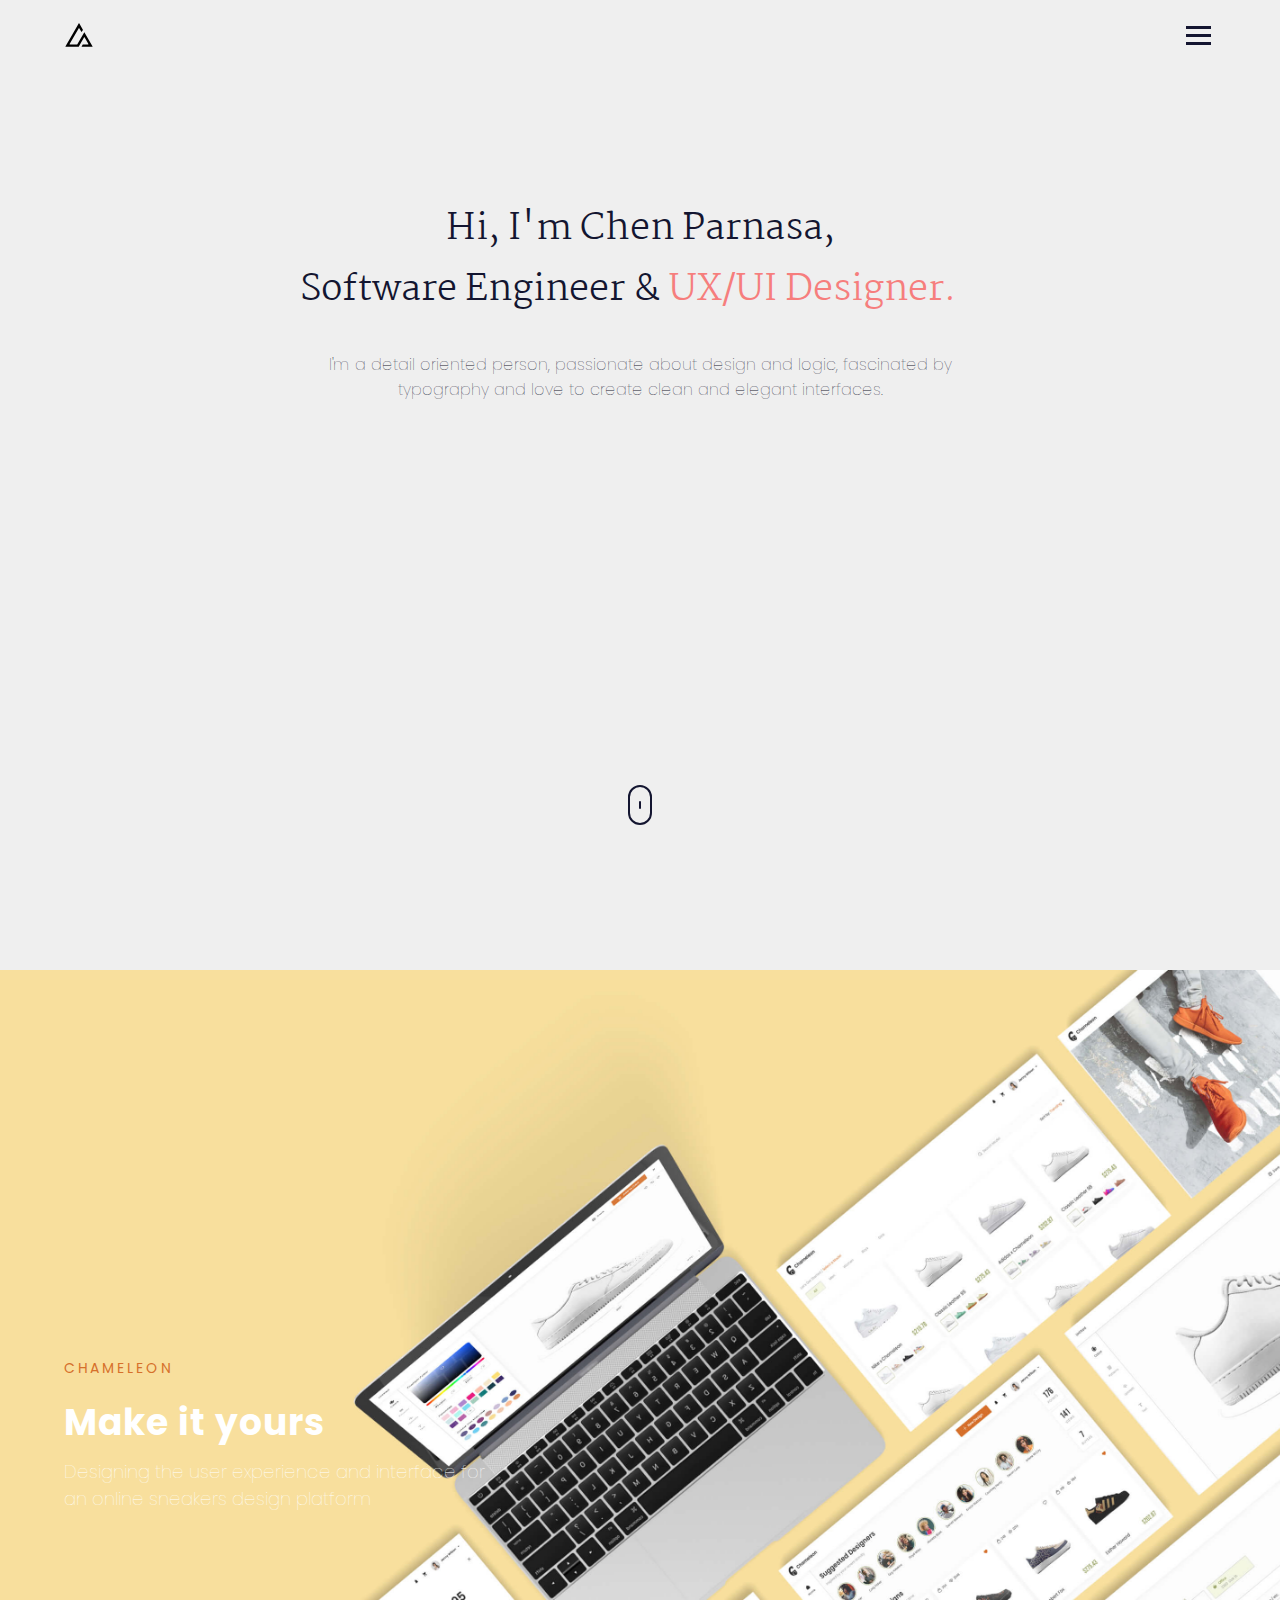
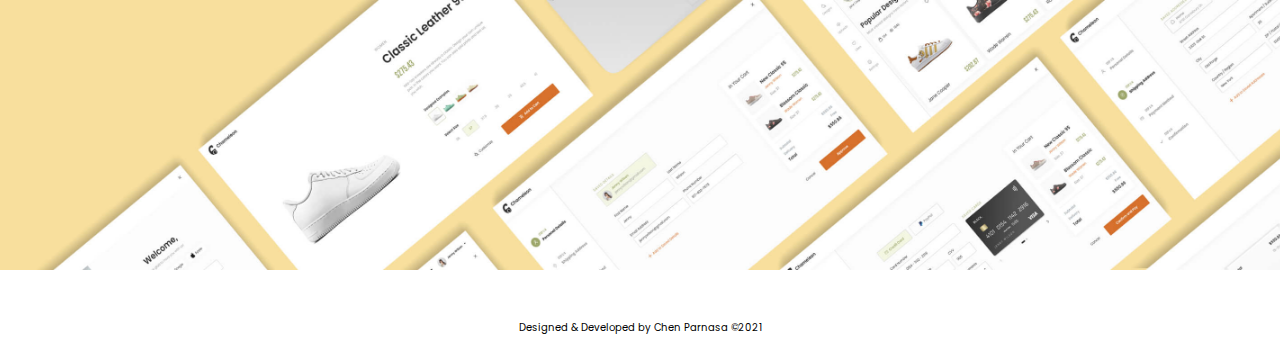
==== commit a7aa1ff4: "Changes new site december" ====
--- a/index.html
+++ b/index.html
@@ -22,7 +22,7 @@
     <!--Link to CSS files-->
     <link rel="stylesheet" href="css/style.css" />
 </head>
-<div class="cursor"></div>
+<!-- <div class="cursor"></div> -->
 
 <body>
 <div class="site-wrapper">
@@ -62,7 +62,7 @@
                 <div class="mouse">
                     <span></span>
                 </div>
-                <h2>Scroll down to see my work</h2>
+                <!-- <h2>Scroll down to see my work</h2> -->
             </a>
         </div>
     </div>
@@ -71,54 +71,63 @@
 <!------------------HOME------------------>
 
 <!------------------PROJECTS------------------>
-<div class="projects" id="projects">
-    <div class="grid">
-            <div class="image" id="chameleon" data-aos="zoom-in">
-                <div id="zoom-in">
-                    <figure>
-                        <a href="chameleon"><img src="img/chameleon.jpg"></a>
-                    </figure>
-                    <div id="desc">
-                        <h1><span>Chameleon</span>SNEAKERS DESIGN PLATFORM<h1>
-                    </div>
-                </div>
-            </div> 
-
-            <div class="image" data-aos="zoom-in">
-                <div id="zoom-in">
-                    <figure>
-                        <a href="vistore"><img src="img/vistore.jpg"></a>
-                    </figure>
-                    <div id="desc">
-                        <h1><span>Vistore</span>SHOPPING APP<h1>
-                    </div>
-                </div>
-            </div> 
-
-            <div class="image" data-aos="zoom-in">
-                <div id="zoom-in">
-                    <figure>
-                        <a href="avaken"><img src="img/avaken.jpg"></a>
-                    </figure>
-                    <div id="desc">
-                        <h1><span>Avaken</span>SMARTHOME APP<h1>
-                    </div>
-                </div>
-            </div> 
-
-            <div class="image" data-aos="zoom-in">
-                <div id="zoom-in">
-                    <figure>
-                        <a href="group_calendar"><img src="img/group calendar.jpg"></a>
-                    </figure>
-                    <div id="desc">
-                        <h1><span>Group Calendar</span>WHATSAPP FEATURE<h1>
-                    </div>
-                </div>
-            </div> 
-
-             
-    </div>
+<div class="projects" id="projects">       
+    <section class="one">
+        <div class="image">
+            <div id="zoom-in">
+                <figure>
+                    <a href="chameleon"><img src="img/chameleon.jpg" id="chameleon"></a>
+                </figure>
+            </div>
+            <div class="text-wrapper">
+                <h2 id="orange">Chameleon</h2>
+                <h1>Make it yours</h1>
+                <h3>Designing the user experience and interface for an online sneakers design platform</h3>
+            </div>
+        </div>
+    </section>
+    <section class="two">
+        <div class="image">
+            <div id="zoom-in">
+                <figure>
+                    <a href="group_calendar"><img src="img/group calendar.jpg"></a>
+                </figure>
+            </div>
+            <div class="text-wrapper">
+                <h2 id="green">Group Calendar</h2>
+                <h1>Scheduling has never been easier</h1>
+                <h3>Designing the user experience and interface for a WhatsApp feature</h3>
+            </div>
+        </div> 
+    </section>
+    <section class="three">
+        <div class="image">
+            <div id="zoom-in">
+                <figure>
+                    <a href="avaken"><img src="img/avaken.jpg"></a>
+                </figure>
+            </div>
+            <div class="text-wrapper">
+                <h2 id="blue">Avaken</h2>
+                <h1>Make home a better place</h1>
+                <h3>User interface design for a smart home app</h3>
+            </div>
+        </div>
+    </section>
+    <section class="four">
+        <div class="image">
+            <div id="zoom-in">
+                <figure>
+                    <a href="vistore"><img src="img/vistore.jpg"></a>
+                </figure>
+            </div>
+            <div class="text-wrapper">
+                <h2 id="purple">Vistore</h2>
+                <h1>A great place to be</h1>
+                <h3>User interface design for an E-commerce app</h3>
+            </div>
+        </div> 
+    </section>
 </div>
 
 
--- a/css/style.css
+++ b/css/style.css
@@ -2,7 +2,8 @@
     margin: 0;
     padding: 0;
     box-sizing: border-box;
-    cursor: none;
+    /*cursor: none;*/
+    cursor: auto;
     overflow-x: hidden;
   }
 
@@ -57,6 +58,7 @@
     display: flex;
     align-items: center;
     justify-content: space-between;
+    background-color: #EFEFEF;
 }
 
 .burger div{
@@ -154,6 +156,7 @@
   width: 100%;
   height: 100vh;
   overflow: hidden;
+  background-color: #EFEFEF;
 }
 
 .logo{
@@ -163,80 +166,6 @@
   z-index: 3;
 }
 
-  /*.cursor{
-    position: fixed;
-    width: 50px;
-    height: 50px;
-    border: 1px solid #c6c6c6;
-    border-radius: 50%;
-    left: 0;
-    top: 0;
-    pointer-events: none;
-    transform: translate(-50%, -50%);
-    transition: .1s;
-  }
-
-  .cursor2{
-    position: fixed;
-    width: 8px;
-    height: 8px;
-    background-color: #DBDDF0;
-    border-radius: 50%;
-    left: 0;
-    top: 0;
-    pointer-events: none;
-    transform: translate(-50%, -50%);
-    transition: .15s;
-  }
-
-  .link-grow{
-      transform: scale(1.5);
-      background: #DBDDF0;
-      border: #DBDDF0;
-  }
-
-  .img-grow{
-    transform: scale(1.5);
-  }
-
-  .home{
-    width: 100%;
-    height: 50vh;
-    overflow: hidden;
-  }
-
-  header{
-      display: flex;
-      justify-content: space-between;
-      align-items: center;
-      padding: 20px 5%;
-  }
-
-  .logo{
-    width: 30px;
-    height: 30px;
-    margin-right: auto;
-    z-index: 1;
-  }
-
-  .nav-links{
-    list-style: none;
-  }
-
-  .nav-links li{
-    display: inline-block;
-    padding: 0px 20px;
-  }
-
-  .nav-links li a{
-    color: #222222;
-    text-decoration: none;
-    letter-spacing: 1px;
-    font-weight: lighter;
-    font-size: 0.8rem;
-    font-family: 'Poppins', sans-serif;
-  }*/
-
   .link-grow{
     transform: scale(1.5);
     background: #EFEFEF;
@@ -267,130 +196,6 @@
     cursor: auto;
   }
 
-
-/*
-  #avaken-navbar .nav-links li a, #vistore-navbar .nav-links li a, #chameleon-navbar .nav-links li a{
-    cursor: pointer;
-  }
-
-  #avaken-navbar .nav-links li a:hover, #vistore-navbar .nav-links li a:hover{
-    color: white;
-  }
-
-  #chameleon-navbar .nav-links li a:hover{
-    color: rgb(160, 160, 160);
-  }
-  
-
-
-  
-  .wrapper{
-      position: absolute;
-      top: 45%;
-      left: 50%;
-      transform: translate(-50%,-50%);
-      width: 25%;
-      z-index: -2;
-  }
-
-  path{
-      stroke: #222222;
-      fill: #222222;
-      stroke-dasharray: 1450;
-      opacity: 10;
-      animation: animate 4s cubic-bezier(0,0.85,1,1);
-  }
-
-  @keyframes line-anim{
-    to{
-        stroke-dashoffset: 0;
-    }
-}
-
-@keyframes animate{
-    0%{
-        opacity: 0;
-        fill: none;
-        stroke-dashoffset: 1450;
-    }
-
-    30%{
-        opacity: 10;
-        fill: none;
-        stroke-dashoffset: 1450;
-    }
-
-    90%{
-        fill: rgba(34,34,34,0);
-    }
-
-    100%{
-        opacity: 10;
-        fill: rgba(34,34,34,1);
-        stroke-dashoffset: 0;
-    }
-}
-
-    .content p{
-        font-family: 'Poppins', sans-serif;
-        z-index: -1;
-        font-weight: lighter;
-    }
-
-    .line{
-        content: "";
-        position: absolute;
-        width: 17.8em;
-        margin: 0 auto;
-        font-size: 100%;
-        text-align: center;
-        white-space: nowrap;
-        overflow: hidden;
-        transform: translateY(-50%);
-        top: 62%;
-        left: 50%;
-        transform: translate(-50%,-50%);
-    }
-
-    .anim-typing{
-        animation: typing 3s steps(34) 1s 1 normal both;
-    }
-
-    @keyframes typing{
-        from{
-            width: 0;
-        }
-        to{
-            width: 17.8em;
-        }
-    }
-  
-    
-    .social-links{
-      position: absolute;
-      bottom: 2rem;
-      transform: translateX(-50%);
-      display: flex;
-      flex-direction: column;
-      align-items: center;
-      left: 5%;
-      overflow-y: hidden;
-    }
-
-    a { 
-        color: #222222; 
-        text-decoration: none;
-    } 
-
-    .social-links li{
-        list-style: none;
-        padding: 0.6rem;
-      }
-    
-    .social-links li:hover{
-       transform: scale(1.2);
-    }
-*/
 
 .container {
 	width: 100%;
@@ -427,10 +232,11 @@
     .mouse{
         width: 1.5rem;
         height: 2.5rem;
-        border: 1px solid #131530;
+        border: 2px solid #131530;
         border-radius: 2rem;
         display: flex;
         margin-top: 3rem;
+        cursor: pointer;
     }
 
     .mouse span{
@@ -442,6 +248,7 @@
         margin: auto;
         animation: move-wheel 1s linear infinite;
         animation-delay: 6s;
+        cursor: pointer;
     }
 /*
     .text span{
@@ -511,40 +318,57 @@
   }
 
   .headlines a{
-    bottom: 20%;;
+    bottom: 15%;;
+    cursor: pointer;
   }
 
 /*-----------------------------------------------------*/
 
-.projects{
+/* .projects{
   display: flex;
   flex-direction: column;
   width: 100%;
   overflow: hidden;
   align-items: center;
+} */
+
+.projects{
+  scroll-snap-type: y mandatory;
+  overflow-y: scroll;
+  height: 100vh;
+}
+
+.projects::-webkit-scrollbar{
+  width: 0;
+}
+
+section{
+  height: 100vh;
+  display: flex;
+  justify-content: center;
+  align-items: center;
+  scroll-snap-align: start;
 }
 
 .grid{
   display: grid;
-  grid-template-columns: auto auto;
-  padding-right: 10%;
-  padding-left: 10%;
+  grid-template-columns: auto;
   grid-auto-flow: dense;
 }
 
 .image{
   display: inline-block;
   text-align: center;
-  padding-top: 2%;
-  padding-bottom: 2%;
+  height: 100vh;
+  width: 100%;
+  overflow: hidden;
 }
 
 figure{
   overflow: hidden;
-  margin: 0 10px 0 10px;
-}
-
-#desc{
+}
+
+/* #desc{
   display: inline-block;
   padding-top: 1.5%;
   padding-bottom: 2%;
@@ -567,14 +391,16 @@
   font-size: 12px;
   font-weight: bold;
   letter-spacing: 2px;
-  }
+  } */
 
 
 .image img{
   display: block;
   width: 100%;
-  height: auto;
+  height: 100vh;
   cursor: pointer;
+  object-fit: cover;
+  object-position: center;
 }
 
 .image #zoom-in img{
@@ -585,6 +411,56 @@
 .image #zoom-in:hover img{
   transform: scale(1.1);
   transition: 0.3s ease-in-out;
+}
+
+.text-wrapper{
+  width: 40%;
+  position: relative;
+  margin-top: -40%;
+  padding-left: 5%;
+  color: #ffffff;
+}
+
+.text-wrapper h2{
+  font-family:'Poppins', sans-serif;
+  font-size: 14px;
+  text-align: left;
+  letter-spacing: 3px;
+  font-weight: normal;
+  padding-bottom: 16px;
+  text-transform: uppercase;
+}
+
+#orange{
+  color: #d6702b;
+}
+
+#green{
+  color: #075E55;
+}
+
+#blue{
+  color: #0A407E;
+}
+
+#purple{
+  color: #7D2AD0;
+}
+
+.text-wrapper h1{
+  font-family:'Poppins', sans-serif;
+  font-size: 36px;
+  text-align: left;
+  padding-bottom: 8px;
+  letter-spacing: 1px;
+}
+
+.text-wrapper h3{
+  font-family:'Poppins', sans-serif;
+  font-size: 18px;
+  text-align: left;
+  font-weight: lighter;
+  width: 100%;
 }
 
   .column{
@@ -644,7 +520,7 @@
     padding-bottom: 80px;
   }
 
-  .original-screens{
+  .original-screens, .problem-with-img{
     padding-top: 120px;
     padding-bottom: 80px;
     display: inline-block;
@@ -658,7 +534,14 @@
     padding-top: 15%;
   }
 
-  .original-screens img{
+  .problem-with-img #text{
+    width: 50%;
+    float: left;
+    padding-right: 100px;
+    padding-top: 10%;
+  }
+
+  .original-screens img, .problem-with-img img, .smartphoneWrapper{
     float: right;
     width: 50%;
   }
@@ -677,7 +560,7 @@
   }
   
 
-  .more h2{
+  .more h6{
     font-family: 'Lora', serif;
     font-style: normal;
     font-weight: normal;
@@ -704,6 +587,22 @@
     flex-direction: column;
     width: 100%;
     overflow: hidden;
+  }
+
+  .cover-img #cover{
+    align-items: center;
+    width: 100%;
+    height: 70vh;
+    object-fit: cover; 
+    cursor: auto;
+  }
+
+  .cover-img #cover_tablet{
+    display: none;
+  }
+
+  #next-project-mobile{
+    display: none;
   }
 
   .project-details{
@@ -743,18 +642,6 @@
     object-fit: cover; 
     cursor: auto;
   }*/
-  
-  .cover-img #cover{
-    align-items: center;
-    width: 100%;
-    height: 70vh;
-    object-fit: cover; 
-    cursor: auto;
-  }
-
-  .cover-img #cover_tablet{
-    display: none;
-  }
 
   /*.vistore #cover_tablet{
     display: none;
@@ -793,9 +680,26 @@
     padding-top: 70px;
   }
 
+  .smartphoneWrapper video{
+    margin: 0 auto;
+    width: 60%;
+    float: right;
+    padding-right: 5%;
+  }
+  .smartphoneWrapper img{
+    margin: 0 auto;
+    width: 70%;
+    float: right;
+  }
+
   video{
     cursor: pointer;
     width: 100%;
+  }
+
+  #chameleon{
+    -webkit-transform: scaleX(-1);
+    transform: scaleX(-1);
   }
 
   /*---------------------------------------*/
@@ -834,12 +738,21 @@
     padding-top: 0;
   }
 
+  .problem-with-img #text{
+    padding-top: 0;
+  }
+
   .detail h6{
     font-size: 12px;
   }
 
   .detail h4{
     font-size: 20px;
+  }
+
+  .text-wrapper{
+    margin-top: -50%;
+    width: 50%;
   }
 
 }
@@ -905,6 +818,18 @@
     cursor: auto;
   }
 
+  #next-project-web{
+    display: none;
+  }
+
+  #next-project-mobile{
+    display: block;
+  }
+
+  .text-wrapper{
+    margin-top: -70%;
+  }
+
   /*
     .vistore #cover{
     display: none;
@@ -984,18 +909,25 @@
     width: 100%;
   }
 
-  .original-screens{
+  .original-screens, .problem-with-img{
     width: 100%;
     display: flex; 
     flex-direction: column;
   }
 
-  .original-screens #text{
+  .original-screens #text, .problem-with-img #text{
     width: 100%;
     padding-right: 0;
   }
 
-  .original-screens img{
+  .original-screens img, .problem-with-img img{
+    width: 100%;
+  }
+
+  .smartphoneWrapper video{
+    width: 100%;
+  }
+  .smartphoneWrapper img{
     width: 100%;
   }
 
@@ -1003,8 +935,13 @@
     width: 100%;
   }
 
-  .more h2{
+  .more h6{
     font-size: 20px;
+  }
+
+  .text-wrapper{
+    margin-top: -80%;
+    width: 60%;
   }
 
   
@@ -1045,7 +982,10 @@
       font-size: 16px;
     }
 
-    
+    .text-wrapper{
+      margin-top: -100%;
+      width: 80%;
+    }
   
   }
 
@@ -1073,6 +1013,18 @@
 
     .credits a {
       font-size: 14px;
+    }
+
+    .text-wrapper{
+      margin-top: -110%;
+    }
+    
+    .text-wrapper h3{
+      font-size: 16px;
+    }
+
+    .text-wrapper h1{
+      font-size: 32px;
     }
   }
 
@@ -1102,6 +1054,23 @@
       padding: 0;
       letter-spacing: 1px;
     }
+
+    .text-wrapper{
+      margin-top: -130%;
+      width: 90%;
+    }
+    
+    .text-wrapper h3{
+      font-size: 14px;
+    }
+
+    .text-wrapper h2{
+      font-size: 12px;
+    }
+
+    .text-wrapper h1{
+      font-size: 28px;
+    }
     
 
   }
@@ -1118,6 +1087,15 @@
 
     .links{
       left: 62%;
+    }
+
+    .text-wrapper{
+      margin-top: -150%;
+      width: 95%;
+    }
+
+    .text-wrapper h1{
+      font-size: 24px;
     }
   }
 
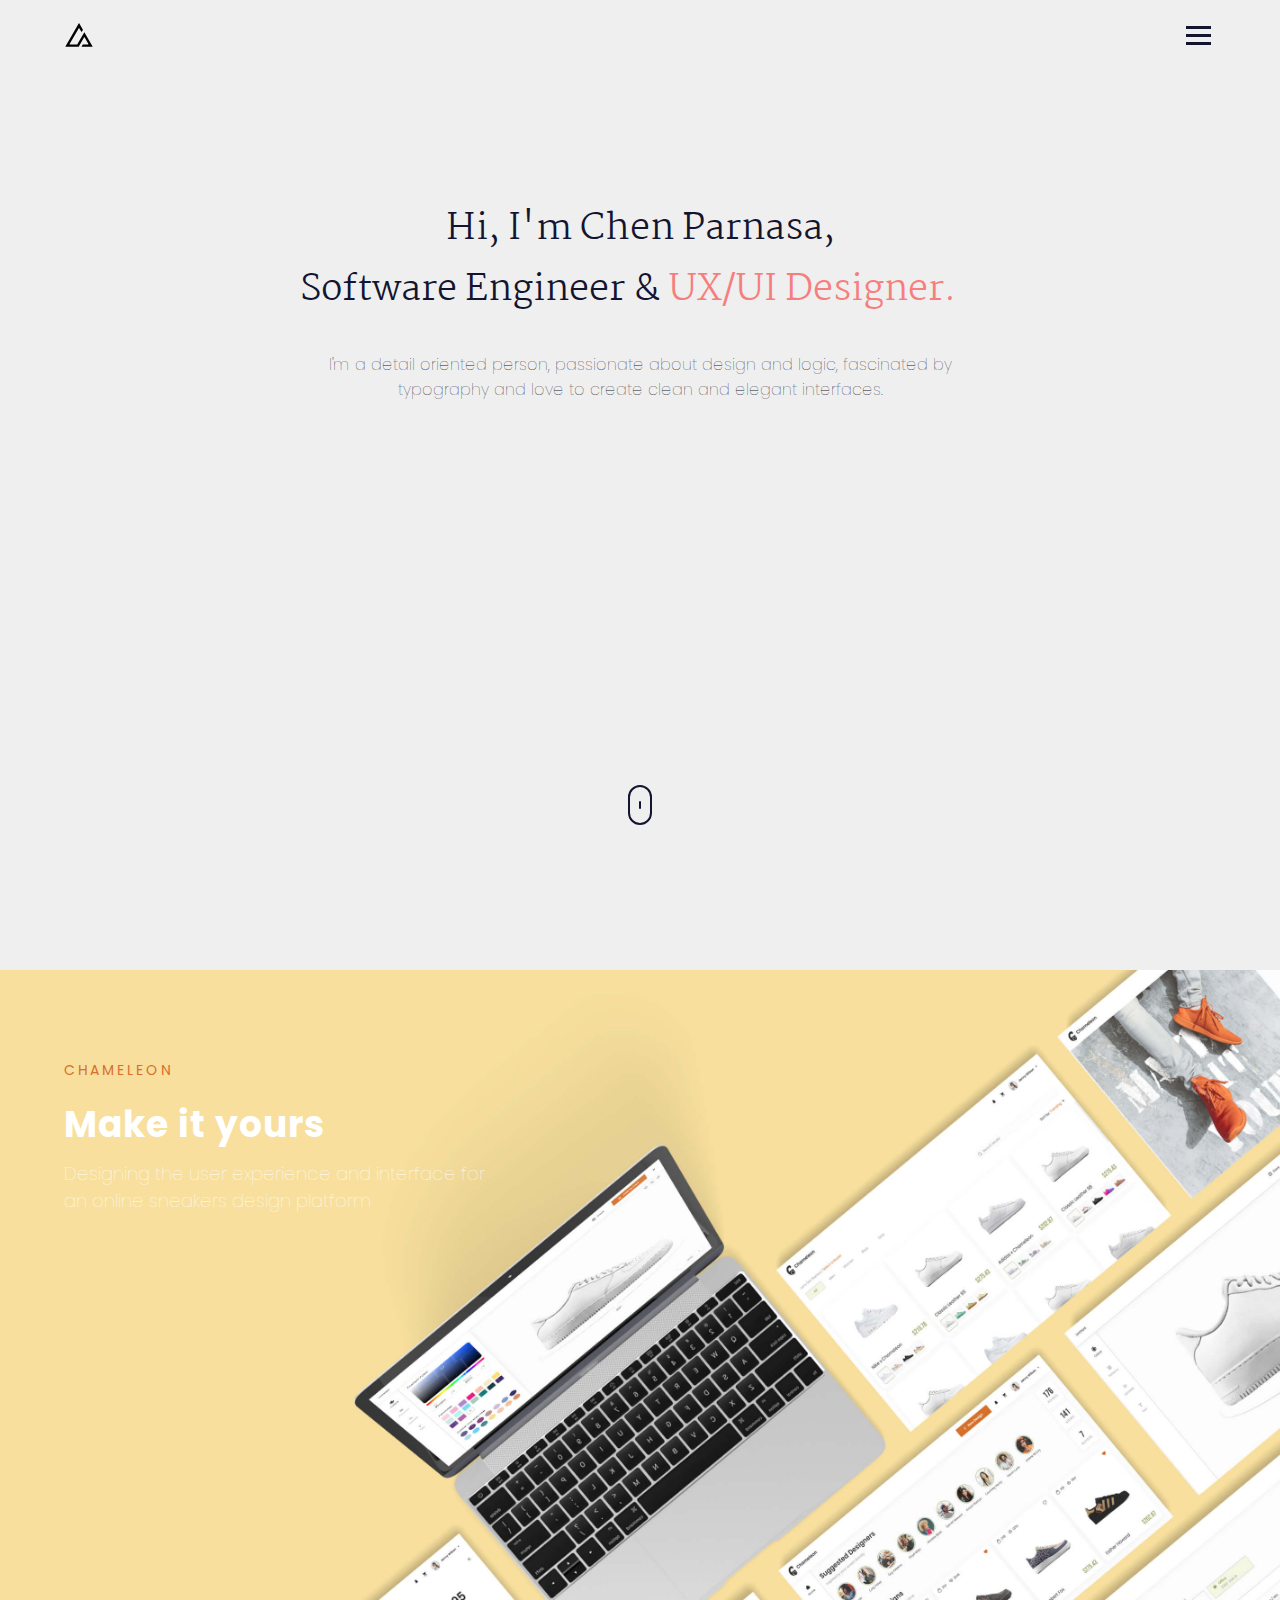
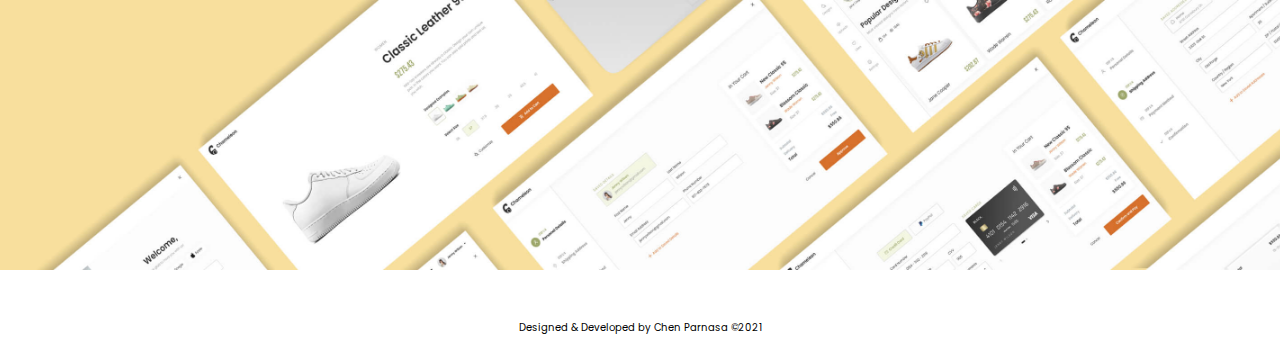
==== commit 47ae6864: "small updates" ====
--- a/index.html
+++ b/index.html
@@ -55,14 +55,13 @@
     <!------------------HOME------------------>
     <div class="home">
         <div class="headlines">
-            <h1>Hi, I'm Chen Parnasa,<br>Software Engineer & <span>UX/UI Designer.</span></h1>
-            <p>I'm a detail oriented person, passionate about design and logic, fascinated by
-                typography and love to create clean and elegant interfaces.</p>
+        <h1>Hi, I'm Chen Parnasa,<br>Software Engineer & <span>UX/UI Designer.</span></h1>
+        <p>I'm a detail oriented person, passionate about design and logic, fascinated by
+            typography and love to create clean and elegant interfaces.</p>
             <a href="#projects" class="scroll-down">
                 <div class="mouse">
                     <span></span>
                 </div>
-                <!-- <h2>Scroll down to see my work</h2> -->
             </a>
         </div>
     </div>
--- a/css/style.css
+++ b/css/style.css
@@ -88,7 +88,7 @@
 
 .all-links{
   position: absolute;
-  top: 50%;
+  top: 40%;
   left: 50%;
   transform: translate(-50%,-50%);
   text-align: center;
@@ -250,14 +250,7 @@
         animation-delay: 6s;
         cursor: pointer;
     }
-/*
-    .text span{
-        color: #bebebe;
-        font-weight: lighter;
-        font-size: 0.7rem;
-        font-family: 'Poppins', sans-serif;
-        letter-spacing: .5px;
-    }*/
+
 
     @keyframes move-wheel{
         0%{
@@ -416,7 +409,7 @@
 .text-wrapper{
   width: 40%;
   position: relative;
-  margin-top: -40%;
+  top: -90%;
   padding-left: 5%;
   color: #ffffff;
 }
@@ -751,7 +744,6 @@
   }
 
   .text-wrapper{
-    margin-top: -50%;
     width: 50%;
   }
 
@@ -827,7 +819,7 @@
   }
 
   .text-wrapper{
-    margin-top: -70%;
+    width: 60%;
   }
 
   /*
@@ -920,15 +912,24 @@
     padding-right: 0;
   }
 
+  .smartphoneWrapper {
+    width: 100%;
+}
+
   .original-screens img, .problem-with-img img{
     width: 100%;
   }
 
   .smartphoneWrapper video{
-    width: 100%;
+    width: 90%;
+    float: none;
+    padding-right: 0;
+    margin: auto;
   }
   .smartphoneWrapper img{
-    width: 100%;
+    width: 90%;
+    float: none;
+    margin: auto;
   }
 
   .for-desktop #text{
@@ -940,8 +941,7 @@
   }
 
   .text-wrapper{
-    margin-top: -80%;
-    width: 60%;
+    width: 65%;
   }
 
   
@@ -983,7 +983,6 @@
     }
 
     .text-wrapper{
-      margin-top: -100%;
       width: 80%;
     }
   
@@ -1013,10 +1012,6 @@
 
     .credits a {
       font-size: 14px;
-    }
-
-    .text-wrapper{
-      margin-top: -110%;
     }
     
     .text-wrapper h3{
@@ -1056,7 +1051,6 @@
     }
 
     .text-wrapper{
-      margin-top: -130%;
       width: 90%;
     }
     
@@ -1090,7 +1084,6 @@
     }
 
     .text-wrapper{
-      margin-top: -150%;
       width: 95%;
     }
 
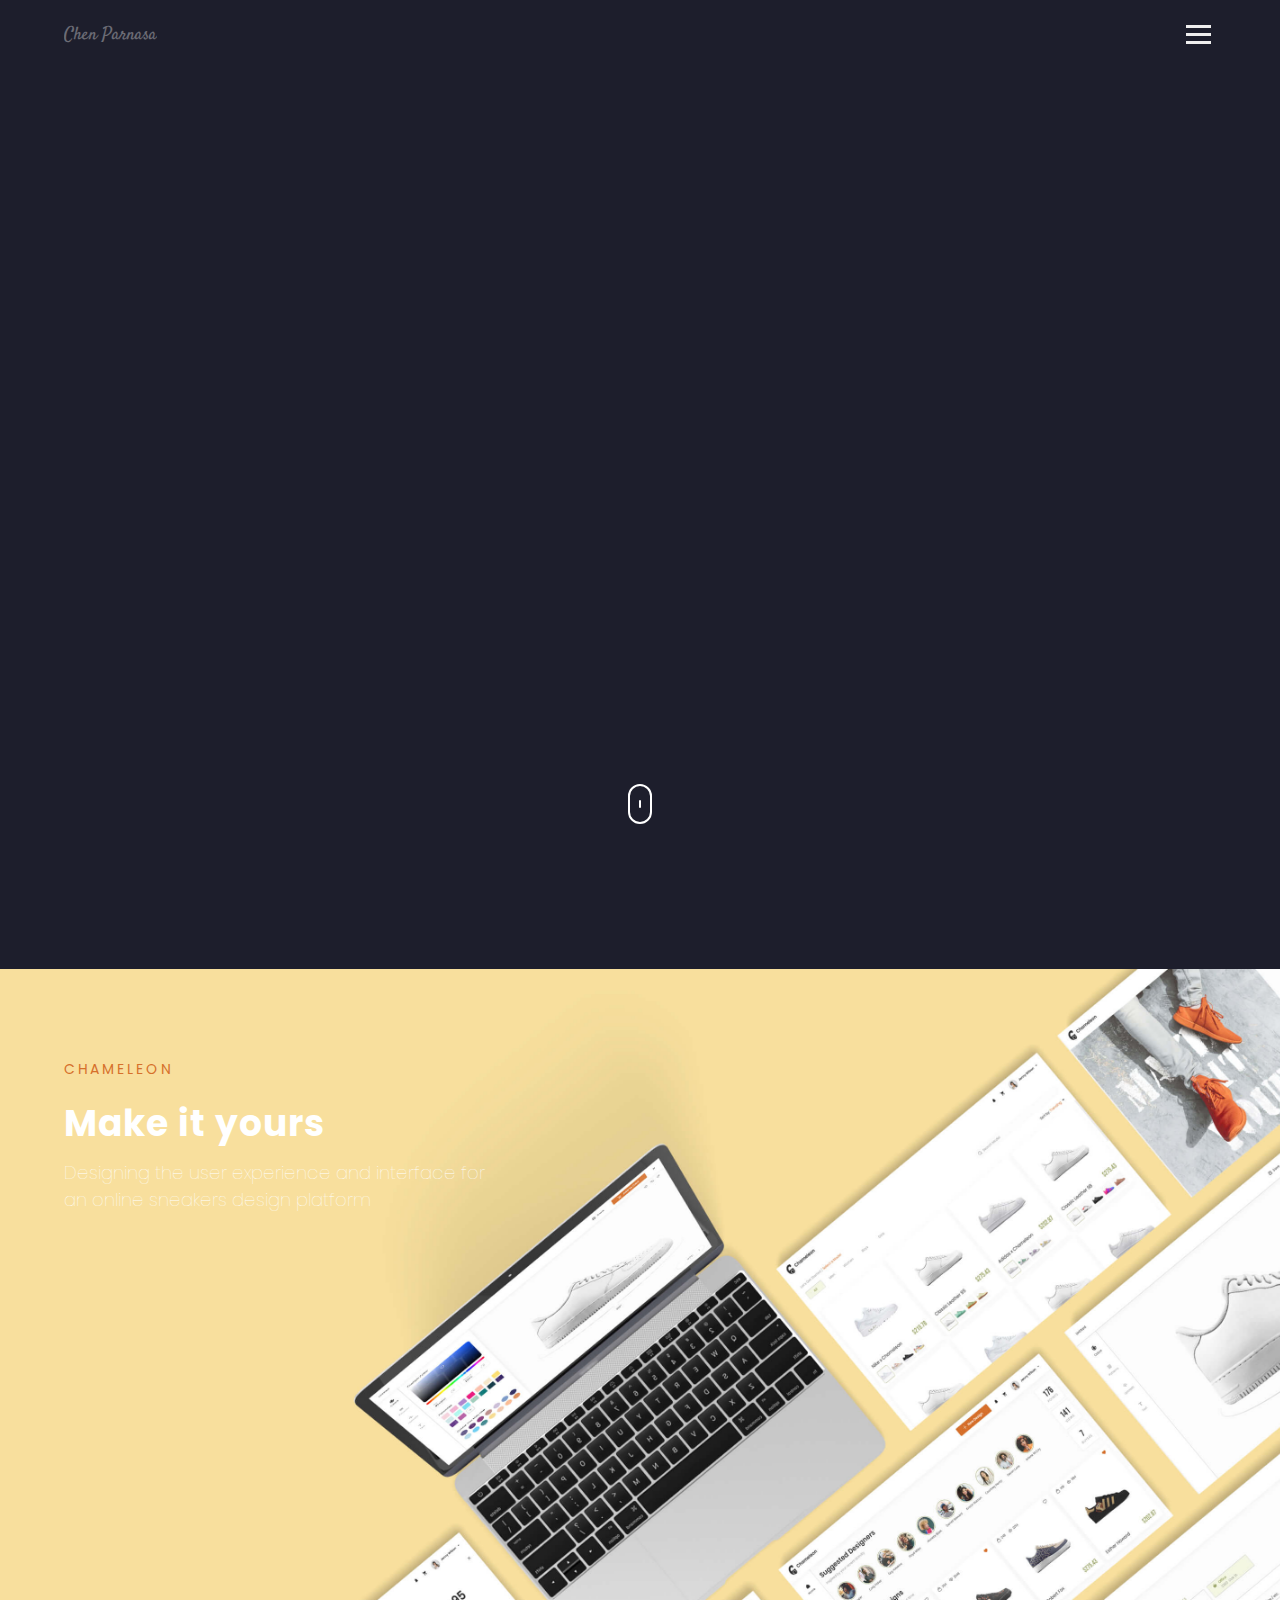
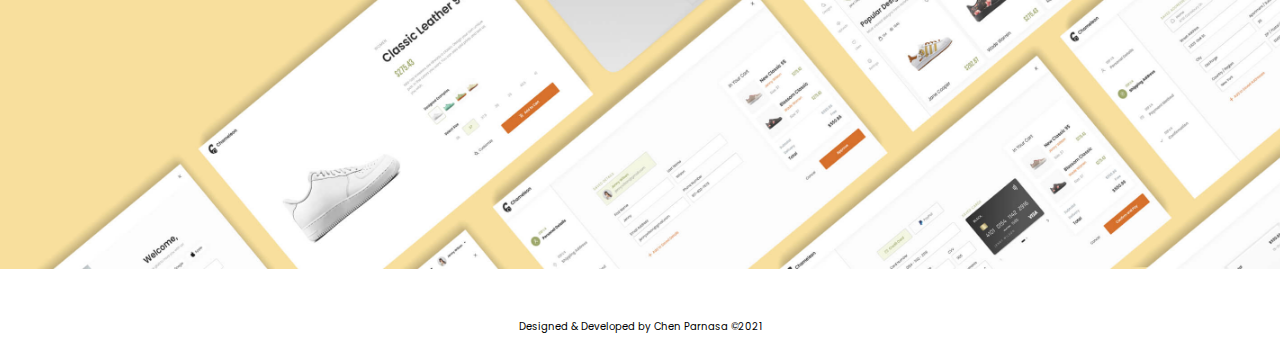
==== commit 20adefc7: "new entry" ====
--- a/index.html
+++ b/index.html
@@ -12,6 +12,7 @@
     <link href="https://fonts.googleapis.com/css2?family=Playfair+Display&display=swap" rel="stylesheet">
     <link href="https://fonts.googleapis.com/css2?family=Lora&display=swap" rel="stylesheet">
     <link href="https://fonts.googleapis.com/css2?family=Martel:wght@900&display=swap" rel="stylesheet">
+    <link href="https://fonts.googleapis.com/css2?family=Satisfy&display=swap" rel="stylesheet">
 
     <!--icons CDN-->
     <link href="https://cdnjs.cloudflare.com/ajax/libs/font-awesome/5.14.0/css/all.min.css" rel="stylesheet">
@@ -27,14 +28,21 @@
 <body>
 <div class="site-wrapper">
     <nav>
-        <img class="logo" src="img/logo.svg">
+        <!-- <img class="logo" src="img/logo.svg"> -->
+        <a class="logo" href="index">Chen Parnasa</a>
 
         <ul class="nav-links">
-            <div class="all-links">
+            <!-- <div class="all-links">
                 <li><a href="chameleon">Chameleon</a></li>
                 <li><a href="avaken">Avaken</a></li>
                 <li><a href="vistore">Vistore</a></li>
                 <li><a href="group_calendar">Group Calendar</a></li>
+            </div> -->
+
+            <div class="all-links">
+                <li><a href="index">Home.</a></li>
+                <li><a href="#projects">Projects.</a></li>
+                <li><a href="#">About.</a></li>
             </div>
 
             <div class="links">
@@ -55,9 +63,38 @@
     <!------------------HOME------------------>
     <div class="home">
         <div class="headlines">
-        <h1>Hi, I'm Chen Parnasa,<br>Software Engineer & <span>UX/UI Designer.</span></h1>
-        <p>I'm a detail oriented person, passionate about design and logic, fascinated by
-            typography and love to create clean and elegant interfaces.</p>
+        <!-- <h1>Hi, I'm Chen Parnasa,<br>Software Engineer & <span>UX/UI Designer.</span></h1> -->
+        <!-- <h1>UX/UI Designer & Developer.</h1> -->
+        <svg id="entry" width="811" height="285" viewBox="0 0 811 285" fill="none" xmlns="http://www.w3.org/2000/svg">
+            <path d="M78.552 20.2L71.552 21.4V55.4C71.552 66.3333 69.1853 74.7333 64.452 80.6C59.7853 86.4666 52.6186 89.4 42.952 89.4C32.0853 89.4 23.9853 86.8333 18.652 81.7C13.3853 76.5 10.752 68.6333 10.752 58.1C10.752 49.9666 10.8186 37.7 10.952 21.3L3.25195 20.2V12.2H36.552V20.2L28.252 21.3V58.2C28.252 65.6666 29.552 71.3 32.152 75.1C34.752 78.8333 39.052 80.7 45.052 80.7C50.7853 80.7 54.8186 78.5 57.152 74.1C59.4853 69.6333 60.652 63.4333 60.652 55.5L60.452 21.4L52.252 20.2V12.2H78.552V20.2Z" stroke="white" stroke-width="3" mask="url(#path-1-outside-1_213_340)"/>
+            <path d="M89.7629 79.1L109.763 51.5L88.9629 21.3L81.1629 20.2V12.2H115.663V20L108.563 21.2L118.963 40.4L130.863 21.2L124.163 20.2V12.2H154.663V20.2L145.263 21.3L124.663 48L146.663 79L154.663 81.3V88H120.363V81.3L127.363 79.4L116.063 59.9L104.663 79.1L113.763 81.3V88H81.1629V81.3L89.7629 79.1Z" stroke="white" stroke-width="3" mask="url(#path-1-outside-1_213_340)"/>
+            <path d="M194.644 9.89995L169.544 105.7H157.244L182.344 9.89995H194.644Z" stroke="white" stroke-width="3" mask="url(#path-1-outside-1_213_340)"/>
+            <path d="M273.474 20.2L266.474 21.4V55.4C266.474 66.3333 264.107 74.7333 259.374 80.6C254.707 86.4666 247.54 89.4 237.874 89.4C227.007 89.4 218.907 86.8333 213.574 81.7C208.307 76.5 205.674 68.6333 205.674 58.1C205.674 49.9666 205.74 37.7 205.874 21.3L198.174 20.2V12.2H231.474V20.2L223.174 21.3V58.2C223.174 65.6666 224.474 71.3 227.074 75.1C229.674 78.8333 233.974 80.7 239.974 80.7C245.707 80.7 249.74 78.5 252.074 74.1C254.407 69.6333 255.574 63.4333 255.574 55.5L255.374 21.4L247.174 20.2V12.2H273.474V20.2Z" stroke="white" stroke-width="3" mask="url(#path-1-outside-1_213_340)"/>
+            <path d="M286.785 79.2V21.3L277.585 20.2V12.2H313.085V20.2L304.385 21.4V79.1L313.585 81.2V88H277.585V81.2L286.785 79.2Z" stroke="white" stroke-width="3" mask="url(#path-1-outside-1_213_340)"/>
+            <path d="M350.154 79.2V21.2L343.254 20.2V12.2H359.254C360.721 12.2 362.088 12.1666 363.354 12.1C364.621 12.0333 365.754 11.9666 366.754 11.9C370.888 11.6333 374.088 11.5 376.354 11.5C388.754 11.5 398.188 14.6 404.654 20.8C411.121 27 414.354 36.0333 414.354 47.8999C414.354 56.0999 412.721 63.2666 409.454 69.4C406.254 75.4666 401.688 80.1666 395.754 83.5C389.888 86.8333 382.988 88.5 375.054 88.5C373.321 88.5 370.788 88.4333 367.454 88.3C364.854 88.1 362.221 88 359.554 88H343.054V81.2L350.154 79.2ZM367.654 79.3C369.321 80.3666 371.821 80.9 375.154 80.9C376.888 80.9 378.221 80.8333 379.154 80.7C382.754 80.4333 385.821 78.8666 388.354 76C390.888 73.1333 392.788 69.5333 394.054 65.2C395.388 60.8666 396.054 56.3 396.054 51.5C396.054 30.0333 389.121 19.3 375.254 19.3C371.854 19.3 369.321 19.7666 367.654 20.7V79.3Z" stroke="white" stroke-width="3" mask="url(#path-1-outside-1_213_340)"/>
+            <path d="M451.061 31.8C458.461 31.8 464.094 33.6666 467.961 37.3999C471.894 41.0666 473.861 46.4333 473.861 53.5C473.861 56.4333 473.627 59.3 473.161 62.1H439.161C439.627 67.9 441.127 72.2666 443.661 75.2C446.194 78.1333 449.861 79.6 454.661 79.6C459.994 79.6 465.161 78.5 470.161 76.3L472.761 82.4C470.161 84.6 466.661 86.3333 462.261 87.6C457.927 88.8 453.761 89.4 449.761 89.4C440.627 89.4 433.561 87.0333 428.561 82.3C423.627 77.5 421.161 70.7666 421.161 62.1C421.161 56.2333 422.427 51 424.961 46.4C427.494 41.8 431.027 38.2333 435.561 35.7C440.094 33.1 445.261 31.8 451.061 31.8ZM449.561 38.6C443.494 38.6 440.027 43.8333 439.161 54.2999H457.061C457.327 51.8999 457.461 49.8666 457.461 48.2C457.461 41.8 454.827 38.6 449.561 38.6Z" stroke="white" stroke-width="3" mask="url(#path-1-outside-1_213_340)"/>
+            <path d="M491.007 71.9L494.107 77.2999C496.041 79.2333 497.674 80.6 499.007 81.4C500.341 82.2 502.074 82.6 504.207 82.6C506.807 82.6 508.774 82.0666 510.107 81C511.507 79.8666 512.207 78.3666 512.207 76.5C512.141 74.8333 511.041 73.3333 508.907 72C506.841 70.6666 503.707 69.0666 499.507 67.2C493.774 64.5333 489.441 61.7 486.507 58.7C483.574 55.6999 482.107 51.9666 482.107 47.5C482.174 44.1 483.374 41.2333 485.707 38.9C488.041 36.5 490.974 34.7333 494.507 33.6C498.041 32.4 501.707 31.8 505.507 31.8C508.507 31.6666 511.974 31.9 515.907 32.5C519.841 33.0333 522.841 33.7333 524.907 34.6V48H516.307L513.607 41.8999C512.674 40.7666 511.574 39.8333 510.307 39.1C509.041 38.3666 507.741 38 506.407 38C504.341 38 502.607 38.4333 501.207 39.2999C499.874 40.0999 499.207 41.1666 499.207 42.5C499.207 44.2333 499.707 45.7333 500.707 47C501.774 48.2666 503.207 49.4333 505.007 50.5C506.807 51.5 509.441 52.7999 512.907 54.3999C518.174 56.7999 522.107 59.2333 524.707 61.7C527.374 64.1666 528.707 67.4666 528.707 71.6C528.707 77.6666 526.274 82.1333 521.407 85C516.541 87.8 510.274 89.2 502.607 89.2C499.274 89.2 495.741 88.8 492.007 88C488.341 87.2 485.341 86.1333 483.007 84.8V71.9H491.007Z" stroke="white" stroke-width="3" mask="url(#path-1-outside-1_213_340)"/>
+            <path d="M551.023 3.19995C554.223 3.19995 556.69 4.03329 558.423 5.69995C560.156 7.29995 561.023 9.53328 561.023 12.4C561.023 15.6 559.823 18.2333 557.423 20.3C555.09 22.3 552.323 23.3 549.123 23.3C546.323 23.3 543.956 22.4333 542.023 20.7C540.09 18.9666 539.123 16.7666 539.123 14.1C539.123 12.1 539.69 10.2666 540.823 8.59995C542.023 6.93329 543.523 5.63328 545.323 4.69995C547.19 3.69995 549.09 3.19995 551.023 3.19995ZM559.323 33V80.1L566.323 81.4V88H535.523V81.4L542.023 80V49.6L535.823 42.6V38L555.123 31.8L559.323 33Z" stroke="white" stroke-width="3" mask="url(#path-1-outside-1_213_340)"/>
+            <path d="M598.346 31.8C605.813 31.8 611.547 33.3333 615.547 36.4C617.013 33.3333 620.646 31.8 626.446 31.8H630.746V43.6H620.646C621.246 45.4 621.547 47.4 621.547 49.6C621.547 56.0666 619.213 60.9333 614.547 64.2C609.88 67.4666 603.813 69.1 596.346 69.1C593.013 69.1 590.146 68.8666 587.746 68.4C587.213 69.6666 586.946 70.8333 586.946 71.9C586.946 73.8333 587.513 75.2666 588.646 76.2C589.846 77.0666 591.613 77.5 593.946 77.5H605.446C610.913 77.5 615.313 77.9666 618.646 78.9C622.046 79.7666 624.613 81.3666 626.346 83.7C628.08 85.9666 628.946 89.2 628.946 93.4C628.946 97.8666 627.446 101.633 624.446 104.7C621.446 107.833 617.48 110.133 612.547 111.6C607.68 113.133 602.347 113.9 596.547 113.9C588.947 113.9 582.88 112.767 578.346 110.5C573.813 108.3 571.547 104.633 571.547 99.5C571.547 96.7 572.28 94.1333 573.746 91.8C575.28 89.5333 577.28 87.7 579.746 86.3C577.613 85.4333 576.18 84.3333 575.446 83C574.713 81.6 574.346 79.6333 574.346 77.1C574.346 75.4333 575.013 73.5666 576.346 71.5C577.746 69.3666 579.28 67.6 580.946 66.2C574.613 63.1333 571.446 58.1333 571.446 51.2C571.446 47 572.647 43.4333 575.047 40.5C577.513 37.5666 580.78 35.4 584.846 34C588.913 32.5333 593.413 31.8 598.346 31.8ZM596.646 38.6C594.113 38.6 592.08 39.4333 590.547 41.1C589.08 42.7 588.346 44.8333 588.346 47.5C588.346 51.8333 589.046 55.2333 590.446 57.7C591.846 60.1 594.213 61.2999 597.547 61.2999C600.28 61.2999 602.313 60.2666 603.646 58.2C604.98 56.0666 605.646 53.4 605.646 50.2C605.646 46.4666 604.88 43.6 603.346 41.6C601.813 39.6 599.58 38.6 596.646 38.6ZM587.547 87.8C586.613 89.6666 586.146 91.9666 586.146 94.7C586.146 98.5 587.413 101.367 589.946 103.3C592.546 105.233 595.846 106.2 599.846 106.2C604.446 106.2 607.813 105.6 609.946 104.4C612.08 103.2 613.146 100.833 613.146 97.3C613.146 93.7 612.346 91.2333 610.746 89.9C609.146 88.6333 606.28 88 602.146 88H593.547C590.747 88 588.747 87.9333 587.547 87.8Z" stroke="white" stroke-width="3" mask="url(#path-1-outside-1_213_340)"/>
+            <path d="M641.251 80.1V48L634.651 43.2999V37.2L652.751 31.8L656.451 32.7V40C658.985 37.4666 662.118 35.4666 665.851 34C669.651 32.5333 673.318 31.8 676.851 31.8C682.785 31.8 686.951 33.6333 689.351 37.2999C691.751 40.9666 692.951 46.4666 692.951 53.8V80.1L699.751 81.4V88H668.651V81.4L675.651 80V56C675.651 52.4 675.418 49.7333 674.951 48C674.485 46.2 673.551 44.9333 672.151 44.2C670.818 43.4666 668.751 43.1 665.951 43.1C665.085 43.1 663.784 43.3666 662.051 43.9C660.318 44.3666 659.151 44.8333 658.551 45.2999V80L664.551 81.4V88H635.151V81.4L641.251 80.1Z" stroke="white" stroke-width="3" mask="url(#path-1-outside-1_213_340)"/>
+            <path d="M735.533 31.8C742.933 31.8 748.567 33.6666 752.433 37.3999C756.367 41.0666 758.333 46.4333 758.333 53.5C758.333 56.4333 758.1 59.3 757.633 62.1H723.633C724.1 67.9 725.6 72.2666 728.133 75.2C730.667 78.1333 734.333 79.6 739.133 79.6C744.467 79.6 749.633 78.5 754.633 76.3L757.233 82.4C754.633 84.6 751.133 86.3333 746.733 87.6C742.4 88.8 738.233 89.4 734.233 89.4C725.1 89.4 718.033 87.0333 713.033 82.3C708.1 77.5 705.633 70.7666 705.633 62.1C705.633 56.2333 706.9 51 709.433 46.4C711.967 41.8 715.5 38.2333 720.033 35.7C724.567 33.1 729.733 31.8 735.533 31.8ZM734.033 38.6C727.967 38.6 724.5 43.8333 723.633 54.2999H741.533C741.8 51.8999 741.933 49.8666 741.933 48.2C741.933 41.8 739.3 38.6 734.033 38.6Z" stroke="white" stroke-width="3" mask="url(#path-1-outside-1_213_340)"/>
+            <path d="M773.38 80.1V48L766.78 43.2999V37.2L784.88 31.8L788.38 32.7V42.2C788.847 40.4 789.847 38.7 791.38 37.1C792.98 35.4999 794.78 34.2333 796.78 33.3C798.78 32.3 800.647 31.8 802.38 31.8C805.113 31.8 806.88 32 807.68 32.4V47.7999C806.947 47.0666 805.68 46.5 803.88 46.1C802.147 45.7 800.647 45.5 799.38 45.5C797.513 45.5 795.747 45.7 794.08 46.1C792.48 46.4333 791.347 46.8333 790.68 47.3V79.7L802.08 81.4V88H767.38V81.4L773.38 80.1Z" stroke="white" stroke-width="3" mask="url(#path-1-outside-1_213_340)"/>
+            <path d="M102.121 181.2C106.188 181.2 109.888 181.867 113.221 183.2C116.554 184.533 119.188 186.467 121.121 189C123.121 191.533 124.121 194.467 124.121 197.8C124.121 202.467 122.454 206.733 119.121 210.6C115.854 214.467 111.721 217.467 106.721 219.6C108.588 222.067 111.421 225.5 115.221 229.9C119.021 234.3 121.788 237.367 123.521 239.1C123.721 238.1 123.821 236.567 123.821 234.5C123.821 231.433 123.688 228.867 123.421 226.8C123.221 224.667 122.754 222.733 122.021 221H137.321C138.521 222.2 139.121 225.067 139.121 229.6C139.121 232.467 138.521 235.433 137.321 238.5C136.121 241.5 134.454 244.2 132.321 246.6C135.388 248.533 138.388 249.5 141.321 249.5V256.4C139.588 257.4 136.821 257.9 133.021 257.9C130.754 257.9 128.388 257.633 125.921 257.1C123.454 256.567 121.454 255.833 119.921 254.9C115.121 257.233 109.488 258.4 103.021 258.4C93.4878 258.4 85.7878 256.767 79.9211 253.5C74.0544 250.233 71.1211 245.133 71.1211 238.2C71.1211 233.733 72.5211 230.1 75.3211 227.3C78.1878 224.5 82.2878 222 87.6211 219.8C84.8211 216.267 82.6544 213.033 81.1211 210.1C79.6544 207.1 78.9211 204.1 78.9211 201.1C78.9211 197.1 79.9878 193.6 82.1211 190.6C84.3211 187.533 87.1878 185.2 90.7211 183.6C94.2544 182 98.0544 181.2 102.121 181.2ZM101.821 187.9C99.6878 187.9 98.0211 188.567 96.8211 189.9C95.6878 191.233 94.9211 193.033 94.5211 195.3C94.3878 196.367 94.3211 197.133 94.3211 197.6C94.3211 200.333 94.9878 202.967 96.3211 205.5C97.7211 207.967 99.7211 210.667 102.321 213.6C105.054 211.667 106.854 209.467 107.721 207C108.588 204.467 109.021 201.133 109.021 197C109.021 194.333 108.388 192.167 107.121 190.5C105.921 188.767 104.154 187.9 101.821 187.9ZM92.8211 227C91.4211 228.133 90.2544 229.467 89.3211 231C88.3878 232.467 87.9211 234 87.9211 235.6C87.9211 240.533 89.3544 244.233 92.2211 246.7C95.1544 249.167 99.1544 250.4 104.221 250.4C107.754 250.4 110.454 250.2 112.321 249.8C109.788 247.6 106.588 244.2 102.721 239.6C98.8544 234.933 95.5544 230.733 92.8211 227Z" stroke="white" stroke-width="3" mask="url(#path-1-outside-1_213_340)"/>
+            <path d="M178.719 248.2V190.2L171.819 189.2V181.2H187.819C189.285 181.2 190.652 181.167 191.919 181.1C193.185 181.033 194.319 180.967 195.319 180.9C199.452 180.633 202.652 180.5 204.919 180.5C217.319 180.5 226.752 183.6 233.219 189.8C239.685 196 242.919 205.033 242.919 216.9C242.919 225.1 241.285 232.267 238.019 238.4C234.819 244.467 230.252 249.167 224.319 252.5C218.452 255.833 211.552 257.5 203.619 257.5C201.885 257.5 199.352 257.433 196.019 257.3C193.419 257.1 190.785 257 188.119 257H171.619V250.2L178.719 248.2ZM196.219 248.3C197.885 249.367 200.385 249.9 203.719 249.9C205.452 249.9 206.785 249.833 207.719 249.7C211.319 249.433 214.385 247.867 216.919 245C219.452 242.133 221.352 238.533 222.619 234.2C223.952 229.867 224.619 225.3 224.619 220.5C224.619 199.033 217.685 188.3 203.819 188.3C200.419 188.3 197.885 188.767 196.219 189.7V248.3Z" stroke="white" stroke-width="3" mask="url(#path-1-outside-1_213_340)"/>
+            <path d="M279.625 200.8C287.025 200.8 292.658 202.667 296.525 206.4C300.458 210.067 302.425 215.433 302.425 222.5C302.425 225.433 302.192 228.3 301.725 231.1H267.725C268.192 236.9 269.692 241.267 272.225 244.2C274.758 247.133 278.425 248.6 283.225 248.6C288.558 248.6 293.725 247.5 298.725 245.3L301.325 251.4C298.725 253.6 295.225 255.333 290.825 256.6C286.492 257.8 282.325 258.4 278.325 258.4C269.192 258.4 262.125 256.033 257.125 251.3C252.192 246.5 249.725 239.767 249.725 231.1C249.725 225.233 250.992 220 253.525 215.4C256.058 210.8 259.592 207.233 264.125 204.7C268.658 202.1 273.825 200.8 279.625 200.8ZM278.125 207.6C272.058 207.6 268.592 212.833 267.725 223.3H285.625C285.892 220.9 286.025 218.867 286.025 217.2C286.025 210.8 283.392 207.6 278.125 207.6Z" stroke="white" stroke-width="3" mask="url(#path-1-outside-1_213_340)"/>
+            <path d="M306.872 211V202.4H335.072V211.1L330.672 212.5L338.672 235.6L341.272 244.8L343.372 235.4L350.472 212.4L344.572 211.1V202.4H369.172V211.1L363.472 212.8L345.372 257.2H331.272L311.872 212.3L306.872 211Z" stroke="white" stroke-width="3" mask="url(#path-1-outside-1_213_340)"/>
+            <path d="M402.867 200.8C410.267 200.8 415.901 202.667 419.767 206.4C423.701 210.067 425.667 215.433 425.667 222.5C425.667 225.433 425.434 228.3 424.967 231.1H390.967C391.434 236.9 392.934 241.267 395.467 244.2C398.001 247.133 401.667 248.6 406.467 248.6C411.801 248.6 416.967 247.5 421.967 245.3L424.567 251.4C421.967 253.6 418.467 255.333 414.067 256.6C409.734 257.8 405.567 258.4 401.567 258.4C392.434 258.4 385.367 256.033 380.367 251.3C375.434 246.5 372.967 239.767 372.967 231.1C372.967 225.233 374.234 220 376.767 215.4C379.301 210.8 382.834 207.233 387.367 204.7C391.901 202.1 397.067 200.8 402.867 200.8ZM401.367 207.6C395.301 207.6 391.834 212.833 390.967 223.3H408.867C409.134 220.9 409.267 218.867 409.267 217.2C409.267 210.8 406.634 207.6 401.367 207.6Z" stroke="white" stroke-width="3" mask="url(#path-1-outside-1_213_340)"/>
+            <path d="M439.114 249.1V189.4L432.514 186.6V179.8L453.514 177.4L456.414 178.3V248.9L464.914 250.4V257H433.314V250.4L439.114 249.1Z" stroke="white" stroke-width="3" mask="url(#path-1-outside-1_213_340)"/>
+            <path d="M499.452 200.7C508.585 200.7 515.552 203.067 520.352 207.8C525.152 212.533 527.552 219.3 527.552 228.1C527.552 234.167 526.318 239.467 523.852 244C521.385 248.533 517.918 252.033 513.452 254.5C509.052 256.967 503.918 258.2 498.052 258.2C488.852 258.2 481.752 255.7 476.752 250.7C471.818 245.633 469.418 238.6 469.552 229.6C469.752 220.667 472.518 213.7 477.852 208.7C483.185 203.633 490.385 200.967 499.452 200.7ZM499.052 207.9C495.052 207.9 492.185 209.767 490.452 213.5C488.785 217.167 487.952 222.067 487.952 228.2C487.952 234.333 488.785 239.667 490.452 244.2C492.118 248.733 494.852 251 498.652 251C502.718 251 505.485 248.967 506.952 244.9C508.485 240.833 509.252 235.533 509.252 229C509.252 222.867 508.485 217.833 506.952 213.9C505.418 209.9 502.785 207.9 499.052 207.9Z" stroke="white" stroke-width="3" mask="url(#path-1-outside-1_213_340)"/>
+            <path d="M571.186 200.8C578.586 200.8 584.119 203.2 587.786 208C591.519 212.8 593.386 219.433 593.386 227.9C593.386 233.433 592.019 238.533 589.286 243.2C586.553 247.8 582.853 251.467 578.186 254.2C573.519 256.867 568.386 258.2 562.786 258.2C561.986 258.2 560.886 258.1 559.486 257.9C558.086 257.7 557.286 257.6 557.086 257.6L557.686 265.6V273.8L568.086 275.2V282H534.086V275.2L540.486 273.8V217L533.886 212.3V206.2L551.986 200.8L555.386 201.7V208C556.386 206.067 558.519 204.4 561.786 203C565.119 201.533 568.253 200.8 571.186 200.8ZM564.186 209.7C562.986 209.7 561.719 210.067 560.386 210.8C559.119 211.533 558.219 212.3 557.686 213.1V246.2C558.153 247.333 559.253 248.2 560.986 248.8C562.719 249.333 564.386 249.6 565.986 249.6C569.386 249.6 571.953 247.733 573.686 244C575.486 240.267 576.386 235.833 576.386 230.7C576.386 224.633 575.353 219.633 573.286 215.7C571.286 211.7 568.253 209.7 564.186 209.7Z" stroke="white" stroke-width="3" mask="url(#path-1-outside-1_213_340)"/>
+            <path d="M630.504 200.8C637.904 200.8 643.537 202.667 647.404 206.4C651.337 210.067 653.304 215.433 653.304 222.5C653.304 225.433 653.071 228.3 652.604 231.1H618.604C619.071 236.9 620.571 241.267 623.104 244.2C625.637 247.133 629.304 248.6 634.104 248.6C639.437 248.6 644.604 247.5 649.604 245.3L652.204 251.4C649.604 253.6 646.104 255.333 641.704 256.6C637.371 257.8 633.204 258.4 629.204 258.4C620.071 258.4 613.004 256.033 608.004 251.3C603.071 246.5 600.604 239.767 600.604 231.1C600.604 225.233 601.871 220 604.404 215.4C606.937 210.8 610.471 207.233 615.004 204.7C619.537 202.1 624.704 200.8 630.504 200.8ZM629.004 207.6C622.937 207.6 619.471 212.833 618.604 223.3H636.504C636.771 220.9 636.904 218.867 636.904 217.2C636.904 210.8 634.271 207.6 629.004 207.6Z" stroke="white" stroke-width="3" mask="url(#path-1-outside-1_213_340)"/>
+            <path d="M668.351 249.1V217L661.751 212.3V206.2L679.851 200.8L683.351 201.7V211.2C683.817 209.4 684.817 207.7 686.351 206.1C687.951 204.5 689.751 203.233 691.751 202.3C693.751 201.3 695.617 200.8 697.351 200.8C700.084 200.8 701.851 201 702.651 201.4V216.8C701.917 216.067 700.651 215.5 698.851 215.1C697.117 214.7 695.617 214.5 694.351 214.5C692.484 214.5 690.717 214.7 689.051 215.1C687.451 215.433 686.317 215.833 685.651 216.3V248.7L697.051 250.4V257H662.351V250.4L668.351 249.1Z" stroke="white" stroke-width="3" mask="url(#path-1-outside-1_213_340)"/>
+            <path d="M725.119 238.2C728.252 238.2 730.719 239.067 732.519 240.8C734.319 242.533 735.219 244.833 735.219 247.7C735.219 250.767 734.019 253.333 731.619 255.4C729.285 257.4 726.552 258.4 723.419 258.4C720.685 258.4 718.319 257.567 716.319 255.9C714.385 254.167 713.419 251.967 713.419 249.3C713.419 247.367 713.985 245.567 715.119 243.9C716.319 242.167 717.819 240.8 719.619 239.8C721.485 238.733 723.319 238.2 725.119 238.2Z" stroke="white" stroke-width="3" mask="url(#path-1-outside-1_213_340)"/>
+        </svg>
+                
+            
+        <!-- <p>I'm a detail oriented person, passionate about design and logic, fascinated by
+            typography and love to create clean and elegant interfaces.</p> -->
             <a href="#projects" class="scroll-down">
                 <div class="mouse">
                     <span></span>
--- a/css/style.css
+++ b/css/style.css
@@ -58,13 +58,13 @@
     display: flex;
     align-items: center;
     justify-content: space-between;
-    background-color: #EFEFEF;
+    background-color: #1D1E2C;
 }
 
 .burger div{
     width: 25px;
     height: 3px;
-    background-color: #131530;
+    background-color: #EFEFEF;
     margin: 5px;
     transition: all 0.3s ease;  
 }
@@ -75,7 +75,7 @@
   right: 0px;
   height: 100%;
   top: 0px;
-  background-color: #EFEFEF;
+  background-color: #2D2F42;
   display: flex;
   flex-direction: column;
   align-items: center;
@@ -103,11 +103,6 @@
   right:25%;
   left:50%;
   margin-left:-150px;
-  text-align: center;
-  font-size: 14px;
-  color: #131530;
-  font-family: 'Poppins', sans-serif;
-  font-weight: bolder;
   background-color: transparent;
   background-repeat: no-repeat;
   border: none;
@@ -117,6 +112,11 @@
 
 .links a{
   cursor: pointer;
+  color: #ffffff;
+  text-align: center;
+  font-size: 14px;
+  font-family: 'Poppins', sans-serif;
+  font-weight: normal;
 }
 
 /*.links a:hover{
@@ -129,7 +129,7 @@
   margin-bottom: 5%;
 }
 
-.all-links a{
+/* .all-links a{
   color: #131530;
   text-decoration: none;
   letter-spacing: 1px;
@@ -137,11 +137,32 @@
   font-weight: lighter;
   font-family: 'Lora', serif;
   cursor: pointer;
-}
+} 
 
 .all-links a:hover{
   transition: all 0.2s ease 0s;
   color: #F67E7D;
+}*/
+
+.all-links a{
+  color: #ffffff;
+  text-decoration: none;
+  letter-spacing: 1px;
+  cursor: pointer;
+  font-family: 'Martel', serif;
+  text-align: center;
+  font-style: normal;
+  font-weight: 350;
+  font-size: 72px;
+  color: #ffffff;
+  -webkit-text-stroke: 1px #ffffff;
+  -webkit-text-fill-color: transparent;
+}
+
+.all-links a:hover{
+  transition: all 0.3s ease;
+  -webkit-text-fill-color: #ffffff;
+  -webkit-text-stroke: unset;
 }
 
 .burger{
@@ -156,14 +177,23 @@
   width: 100%;
   height: 100vh;
   overflow: hidden;
-  background-color: #EFEFEF;
-}
-
-.logo{
+  background-color: #1D1E2C;
+}
+
+/* .logo{
   width: 30px;
   height: 30px;
   margin-right: auto;
   z-index: 3;
+} */
+
+.logo{
+  margin-right: auto;
+  color: #ffffff;
+  font-size: 18px;
+  font-family: 'Satisfy', cursive;
+  font-weight: normal;
+  opacity: 35%;
 }
 
   .link-grow{
@@ -232,7 +262,7 @@
     .mouse{
         width: 1.5rem;
         height: 2.5rem;
-        border: 2px solid #131530;
+        border: 2px solid #ffffff;
         border-radius: 2rem;
         display: flex;
         margin-top: 3rem;
@@ -242,7 +272,7 @@
     .mouse span{
         width: .15rem;
         height: .5rem;
-        background-color: #131530;
+        background-color: #ffffff;
         display: block;
         border-radius: 2px;
         margin: auto;
@@ -267,7 +297,7 @@
   align-items: center;
 }
 
-.headlines h1{
+/* .headlines h1{
   font-family: 'Martel', serif;
   text-align: center;
   font-style: normal;
@@ -276,6 +306,168 @@
   margin-top: 8rem;
   color: #131530;
   padding: 0 3%;
+} */
+
+#entry{
+  position: absolute;
+  top: 50%;
+  left: 50%;
+  transform: translate(-50%, -50%);
+  animation: fill 0.5s ease forwards 6s;
+  width: 100%;
+}
+
+#entry path:nth-child(1){
+  stroke-dasharray: 434;
+  stroke-dashoffset: 434;
+  animation: line-anim 2s ease forwards;
+}
+#entry path:nth-child(2){
+  stroke-dasharray: 488;
+  stroke-dashoffset: 488;
+  animation: line-anim 2s ease forwards 0.2s;
+}
+#entry path:nth-child(3){
+  stroke-dasharray: 223;
+  stroke-dashoffset: 223;
+  animation: line-anim 2s ease forwards 0.4s;
+}
+#entry path:nth-child(4){
+  stroke-dasharray: 434;
+  stroke-dashoffset: 434;
+  animation: line-anim 2s ease forwards 0.6s;
+}
+#entry path:nth-child(5){
+  stroke-dasharray: 254;
+  stroke-dashoffset: 254;
+  animation: line-anim 2s ease forwards 0.8s;
+}
+#entry path:nth-child(6){
+  stroke-dasharray: 435;
+  stroke-dashoffset: 435;
+  animation: line-anim 2s ease forwards 1s;
+}
+#entry path:nth-child(7){
+  stroke-dasharray: 304;
+  stroke-dashoffset: 304;
+  animation: line-anim 2s ease forwards 1.2s;
+}
+#entry path:nth-child(8){
+  stroke-dasharray: 292;
+  stroke-dashoffset: 292;
+  animation: line-anim 2s ease forwards 1.4s;
+}
+#entry path:nth-child(9){
+  stroke-dasharray: 241;
+  stroke-dashoffset: 241;
+  animation: line-anim 2s ease forwards 1.6s;
+}
+
+#entry path:nth-child(10){
+  stroke-dasharray: 481;
+  stroke-dashoffset: 481;
+  animation: line-anim 2s ease forwards 1.8s;
+}
+#entry path:nth-child(11){
+  stroke-dasharray: 356;
+  stroke-dashoffset: 356;
+  animation: line-anim 2s ease forwards 2s;
+}
+#entry path:nth-child(12){
+  stroke-dasharray: 304;
+  stroke-dashoffset: 304;
+  animation: line-anim 2s ease forwards 2.2s;
+}
+#entry path:nth-child(13){
+  stroke-dasharray: 234;
+  stroke-dashoffset: 234;
+  animation: line-anim 2s ease forwards 2.4s;
+}
+#entry path:nth-child(14){
+  stroke-dasharray: 465;
+  stroke-dashoffset: 465;
+  animation: line-anim 2s ease forwards 2.6s;
+}
+#entry path:nth-child(15){
+  stroke-dasharray: 435;
+  stroke-dashoffset: 435;
+  animation: line-anim 2s ease forwards 2.8s;
+}
+#entry path:nth-child(16){
+  stroke-dasharray: 304;
+  stroke-dashoffset: 304;
+  animation: line-anim 2s ease forwards 3s;
+}
+#entry path:nth-child(17){
+  stroke-dasharray: 288;
+  stroke-dashoffset: 288;
+  animation: line-anim 2s ease forwards 3.2s;
+}
+#entry path:nth-child(18){
+  stroke-dasharray: 304;
+  stroke-dashoffset: 304;
+  animation: line-anim 2s ease forwards 3.4s;
+}
+#entry path:nth-child(19){
+  stroke-dasharray: 228;
+  stroke-dashoffset: 228;
+  animation: line-anim 2s ease forwards 3.6s;
+}
+#entry path:nth-child(20){
+  stroke-dasharray: 292;
+  stroke-dashoffset: 292;
+  animation: line-anim 2s ease forwards 3.8s;
+}
+#entry path:nth-child(21){
+  stroke-dasharray: 394;
+  stroke-dashoffset: 394;
+  animation: line-anim 2s ease forwards 4s;
+}
+#entry path:nth-child(22){
+  stroke-dasharray: 304;
+  stroke-dashoffset: 304;
+  animation: line-anim 2s ease forwards 4.2s;
+}
+#entry path:nth-child(23){
+  stroke-dasharray: 234;
+  stroke-dashoffset: 234;
+  animation: line-anim 2s ease forwards 4.4s;
+}
+#entry path:nth-child(24){
+  stroke-dasharray: 67;
+  stroke-dashoffset: 67;
+  animation: line-anim 2s ease forwards 4.6s;
+}
+
+@keyframes line-anim{
+  to{
+      stroke-dashoffset: 0;
+  }
+}
+
+@keyframes fill{
+  0%{
+    fill: transparent;
+  }
+  100%{
+    fill: white;
+    stroke-dashoffset: 5000;
+  }
+}
+
+
+
+.headlines h1{
+  position:absolute;
+  top: 50%;
+  left: 50%;
+  transform: translate(-50%, -50%);
+  font-family: 'Martel', serif;
+  text-align: center;
+  font-style: normal;
+  font-weight: 350;
+  font-size: 72px;
+  color: #ffffff;
 }
 
 .headlines h1 span{
@@ -719,10 +911,6 @@
     width: 55%;
   }
 
-  .headlines p{
-    padding: 0 15%;
-  }
-
   #text span{
     font-size: 28px;
   }
@@ -755,12 +943,8 @@
     display: none;
   }
 
-  .headlines h1{
-    font-size: 30px;
-  }
-
-  .headlines p{
-    padding: 0 10%;
+  #entry{
+    width: 80%;
   }
 
   .links{
@@ -880,15 +1064,6 @@
 
 @media screen and (max-width:630px){
 
-  .headlines h1{
-    font-size: 28px;
-  }
-
-  .headlines h1 span{
-    font-size: 28px;
-  }
-
-
   .row{
       display: inline-block;
   }
@@ -951,21 +1126,6 @@
 
 
 @media screen and (max-width:520px){
-
-    .headlines h1{
-      font-size: 24px;
-      margin-top: 6rem;
-    }
-
-    .headlines h1 span{
-      font-size: 24px;
-    }
-
-    .headlines p{
-      font-size: 14px;
-      padding: 0 18%;
-    }
-
     .scroll-down h2{
       font-size: 10px;
     }
@@ -975,7 +1135,7 @@
     }
 
     .all-links a{
-      font-size: 28px;
+      font-size: 72px;
     }
 
     #desc span{
@@ -991,7 +1151,7 @@
   @media screen and (max-width:470px){
 
     .all-links a{
-      font-size: 24px;
+      font-size: 64px;
     }
 
     .links{
@@ -1025,18 +1185,6 @@
 
   @media screen and (max-width:400px){
 
-    .headlines h1{
-      font-size: 20px;
-    }
-
-    .headlines h1 span{
-      font-size: 20px;
-    }
-
-    .headlines p{
-      font-size: 13px;
-    }
-
     .links{
       width: 110%;;
     }
@@ -1070,9 +1218,8 @@
   }
 
   @media screen and (max-width:350px){
-
     .all-links a{
-      font-size: 20px;
+      font-size: 56px;
     }
 
     .links a{
@@ -1120,36 +1267,7 @@
     transform: rotate(45deg) translate(-5px, -6px);
 }
 
-@keyframes line-anim{
-    to{
-        stroke-dashoffset: 0;
-    }
-}
-
-@keyframes animate{
-    0%{
-        opacity: 0;
-        fill: none;
-        stroke-dashoffset: 1450;
-    }
-
-    30%{
-        opacity: 10;
-        fill: none;
-        stroke-dashoffset: 1450;
-    }
-
-    90%{
-        fill: rgba(34,34,34,0);
-    }
-
-    100%{
-        opacity: 10;
-        fill: rgba(34,34,34,1);
-        stroke-dashoffset: 0;
-    }
-}
-
-
-
-
+
+
+
+
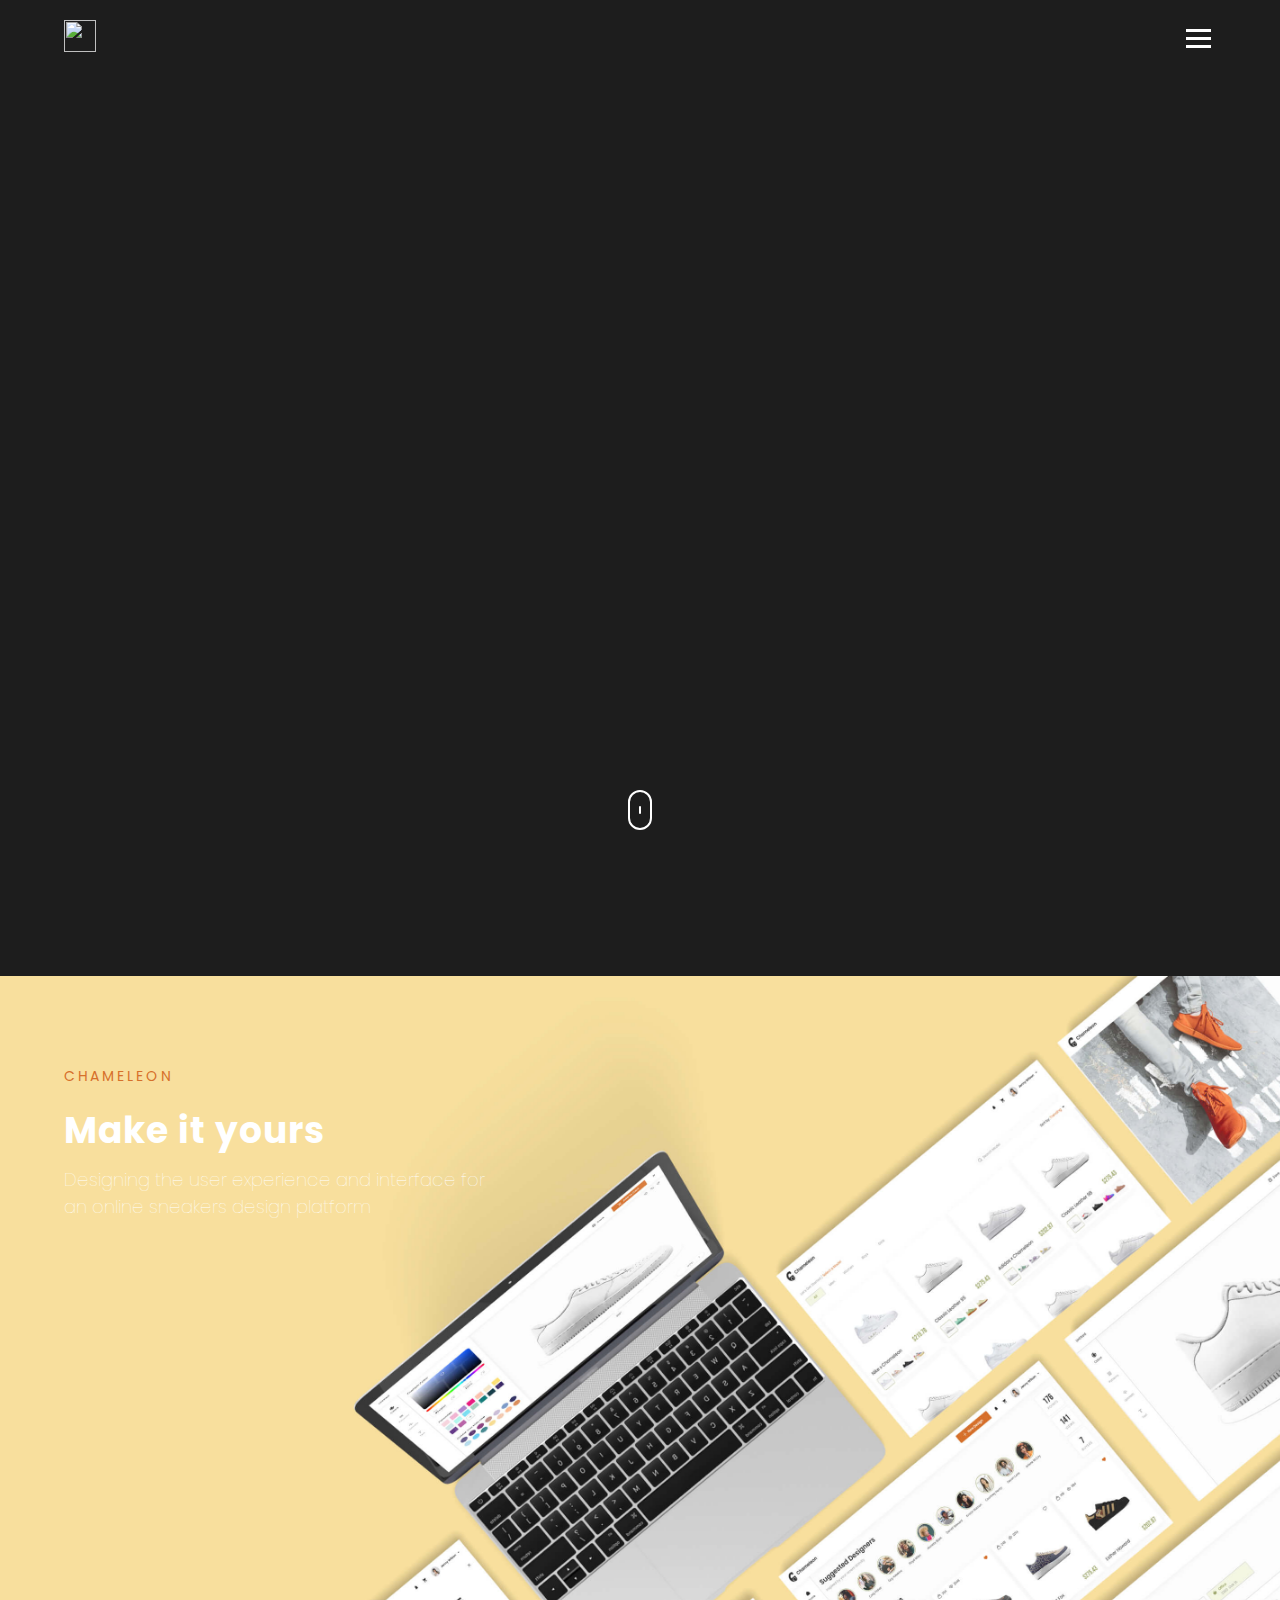
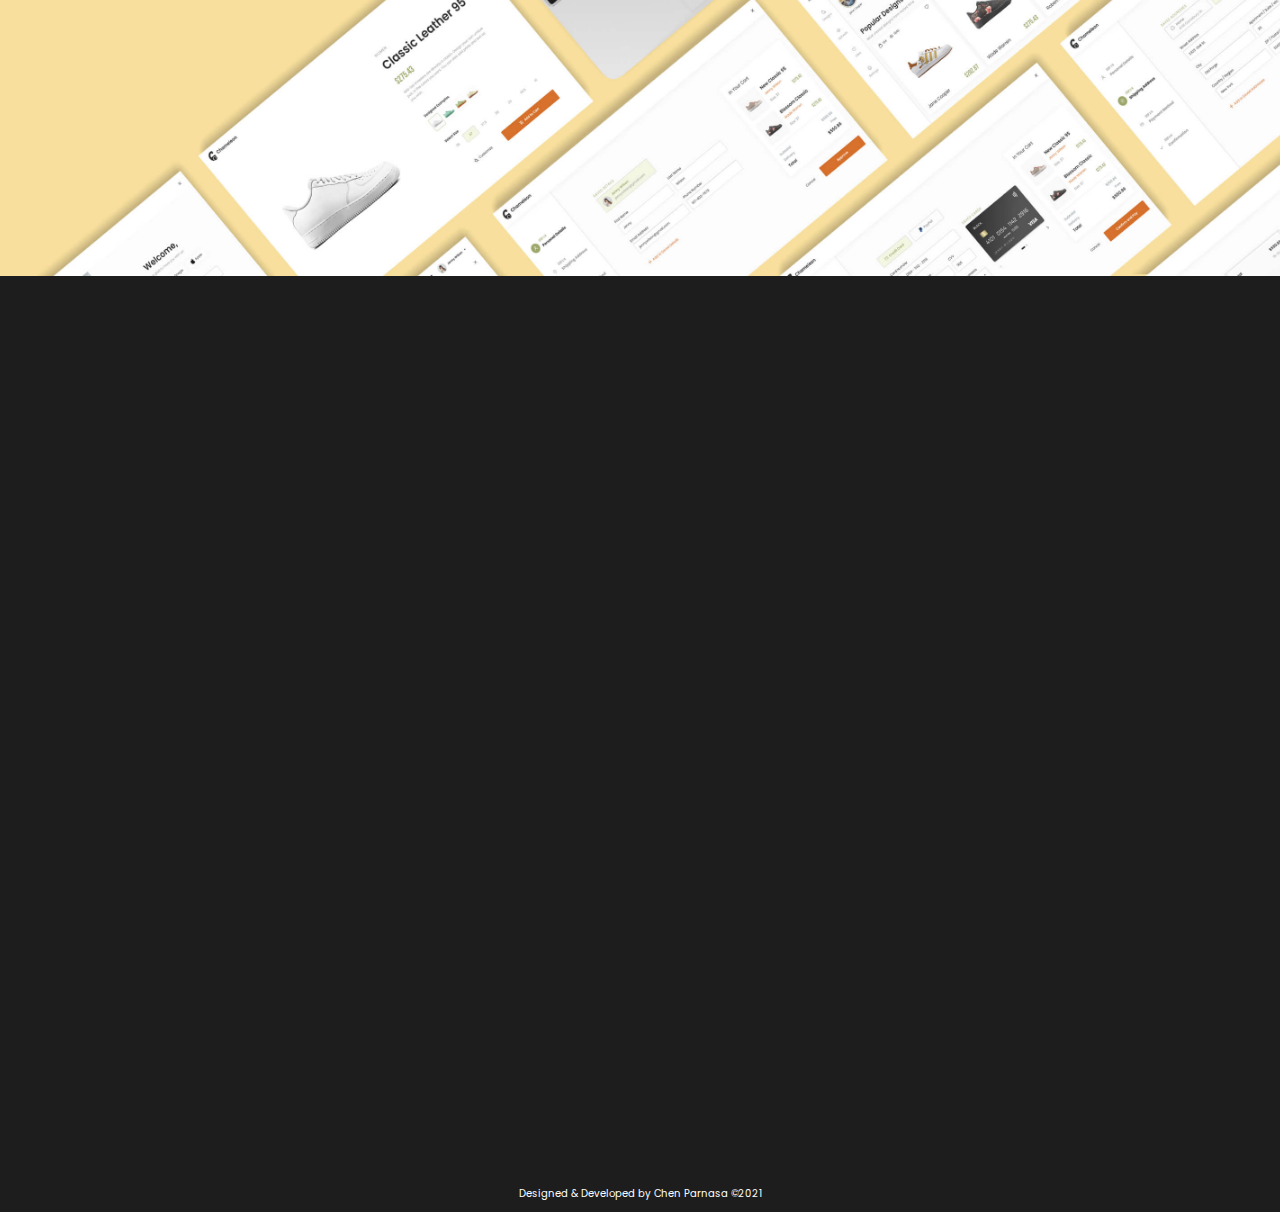
==== commit 1888ef2b: "about" ====
--- a/index.html
+++ b/index.html
@@ -28,8 +28,8 @@
 <body>
 <div class="site-wrapper">
     <nav>
-        <!-- <img class="logo" src="img/logo.svg"> -->
-        <a class="logo" href="index">Chen Parnasa</a>
+        <a href="index"><img class="logo" src="img/logo white.svg"></a>
+        <!-- <a class="logo" href="index">Chen Parnasa</a> -->
 
         <ul class="nav-links">
             <!-- <div class="all-links">
@@ -42,7 +42,7 @@
             <div class="all-links">
                 <li><a href="index">Home.</a></li>
                 <li><a href="#projects">Projects.</a></li>
-                <li><a href="#">About.</a></li>
+                <li><a href="#about">About.</a></li>
             </div>
 
             <div class="links">
@@ -169,10 +169,27 @@
 
 <!------------------PROJECTS------------------>
 
-
-<footer>
+<div class="about" id="about">
+    <div class="about-wrapper">
+        <div class="about-text" data-aos="fade-right" data-aos-duration="1500">
+            <h1>Hi, I'm Chen.</h1><br>
+            <p>I'm a UX/UI Designer and Software Engineer. I hold a Bachelor of Science in software engineering from Azrieli college of engineering, as well as a course completion diploma in UX/UI from Codesigner.</p><br>
+            <p>I am detail-oriented, creative and highly motivated to come up with the best solution for every project. As a person who loves challenges and is constantly striving to improve, I am always eager to learn and to provide excellence in everything I do.</p>
+            <div class="about-links">
+                <li><a class="download-cv" href="file/Chen Parnasa - CV.pdf" target="_blank">Download CV</a></li>
+                <li><a class="linkedin" href="https://www.linkedin.com/in/chenparnasa/" target="_blank">Linkedin</a></li>
+                <li><a class="email" onclick="copyToClipboard('#mail')">Email</a></li>
+                <p id="mail">chenparnasa@gmail.com</p>
+            </div>
+        </div>
+        <img src="img/about.jpg" data-aos="fade-left" data-aos-duration="1500">
+    </div>
+</div>
+
+<footer id=black>
     <p>Designed & Developed by Chen Parnasa ©2021</p>
 </footer>
+
 
     <!--Link to JS files-->
     <script src="js/ScrollMagic.min.js"></script>
--- a/css/style.css
+++ b/css/style.css
@@ -58,15 +58,16 @@
     display: flex;
     align-items: center;
     justify-content: space-between;
-    background-color: #1D1E2C;
+    background-color: #1d1d1d;
 }
 
 .burger div{
     width: 25px;
     height: 3px;
-    background-color: #EFEFEF;
+    background-color: #ffffff;
     margin: 5px;
     transition: all 0.3s ease;  
+    cursor: pointer;
 }
 
 .nav-links{
@@ -75,7 +76,7 @@
   right: 0px;
   height: 100%;
   top: 0px;
-  background-color: #2D2F42;
+  background-color: #222222;
   display: flex;
   flex-direction: column;
   align-items: center;
@@ -110,7 +111,15 @@
   outline: none;
 }
 
-.links a{
+.about-links{
+  border: none;
+  overflow: hidden;
+  outline: none;
+  padding-top: 5%;
+  list-style: none;
+}
+
+.links a, .about-links a{
   cursor: pointer;
   color: #ffffff;
   text-align: center;
@@ -119,10 +128,15 @@
   font-weight: normal;
 }
 
-/*.links a:hover{
-  transition: all 0.2s ease 0s;
-  color: #F95F51;
-}*/
+.about-links a:hover{
+  transition: all 0.3s ease;
+  color: #91C7B1;
+}
+
+.links a:hover{
+  transition: all 0.3s ease;
+  color: #91C7B1;
+}
 
 .nav-links li{
   opacity: 0;
@@ -152,7 +166,7 @@
   font-family: 'Martel', serif;
   text-align: center;
   font-style: normal;
-  font-weight: 350;
+  font-weight: bolder;
   font-size: 72px;
   color: #ffffff;
   -webkit-text-stroke: 1px #ffffff;
@@ -177,24 +191,26 @@
   width: 100%;
   height: 100vh;
   overflow: hidden;
-  background-color: #1D1E2C;
-}
-
-/* .logo{
-  width: 30px;
-  height: 30px;
+  background-color: #1d1d1d;
+}
+
+.logo{
+  width: 32px;
+  height: 32px;
   margin-right: auto;
   z-index: 3;
-} */
-
-.logo{
+  cursor: pointer;
+} 
+
+/* .logo{
   margin-right: auto;
   color: #ffffff;
   font-size: 18px;
   font-family: 'Satisfy', cursive;
   font-weight: normal;
   opacity: 35%;
-}
+  cursor: pointer;
+} */
 
   .link-grow{
     transform: scale(1.5);
@@ -709,7 +725,6 @@
     padding-top: 120px;
     padding-bottom: 80px;
     display: inline-block;
-    
   }
 
   .original-screens #text{
@@ -889,16 +904,61 @@
 
   /*---------------------------------------*/
 
+  .about{
+    width: 100%;
+    height: 100vh;
+    overflow: hidden;
+    background-color: #1d1d1d;
+  }
+
+  .about-wrapper{
+    width: auto;
+    display: flex; 
+    flex-direction: row;
+  }
+
+  .about-wrapper img{
+    width: 50%;
+    padding: 2%;
+    opacity: 80%;
+    object-fit: cover;
+  }
+
+  .about-text{
+    color: white;
+    width: 50%;
+    font-family: 'Poppins', sans-serif;
+    padding-top: 15%;
+    padding-left: 8%;
+  }
+
+  .about-text h1{
+    color: #91C7B1;;
+    font-size: 14px;
+    letter-spacing: 2px;
+    text-transform: uppercase;
+  }
+
+  .about-text p{
+    font-size: 14px;
+    font-weight: lighter;
+  }
+
 
  footer{
   width: 100%;
-  color: #000; 
+  color: #000000; 
   float: none; 
-  margin-bottom: 10px;
-  padding-top: 50px; 
+  padding-top: 10px; 
+  padding-bottom: 10px; 
   text-align: center;
   font-size: 10px;
   font-family: 'Poppins', sans-serif;
+}
+
+#black{
+  color: #fff; 
+  background-color: #1d1d1d;
 }
 
 
@@ -1006,6 +1066,7 @@
     width: 60%;
   }
 
+
   /*
     .vistore #cover{
     display: none;
@@ -1120,6 +1181,19 @@
   }
 
   
+  .about-text h1{
+    font-size: 12px;
+  }
+
+  .about-text p{
+    font-size: 12px;
+  }
+
+  .about-links a{
+    font-size: 12px;
+  }
+
+  
 
 }
 
@@ -1144,6 +1218,23 @@
 
     .text-wrapper{
       width: 80%;
+    }
+
+    .about-wrapper{ 
+      flex-direction: column;
+    }
+
+    .about-wrapper img{ 
+      width: 90%;
+    }
+
+    .about-text{
+      width: 100%;
+      padding: 8% 5% 3% 5%;
+    }
+
+    .about{
+      height: 120vh;
     }
   
   }
